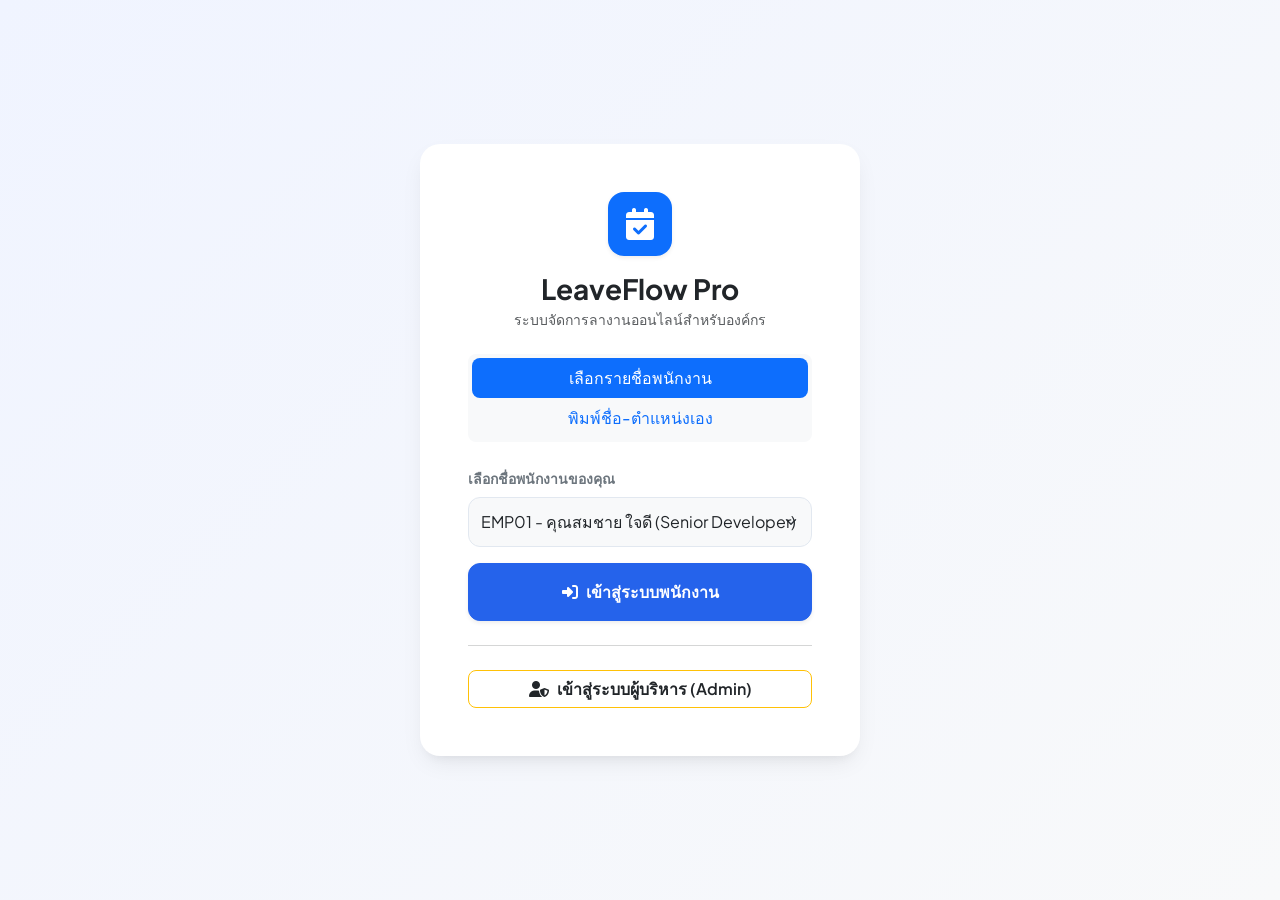
==== index.html @ 2ad7c9ca "Update index.html" ====
<!DOCTYPE html>
<html lang="th">
<head>
    <meta charset="UTF-8">
    <meta name="viewport" content="width=device-width, initial-scale=1.0">
    <title>เข้าสู่ระบบ - LeaveFlow Pro</title>
    <link href="https://fonts.googleapis.com/css2?family=Plus+Jakarta+Sans:wght@400;500;600;700&display=swap" rel="stylesheet">
    <link href="https://cdn.jsdelivr.net/npm/bootstrap@5.3.0/dist/css/bootstrap.min.css" rel="stylesheet">
    <link rel="stylesheet" href="https://cdnjs.cloudflare.com/ajax/libs/font-awesome/6.4.0/css/all.min.css">
    <style>
        body {
            font-family: 'Plus Jakarta Sans', sans-serif;
            background: linear-gradient(135deg, #f0f4ff 0%, #f8f9fa 100%);
            color: #334155;
            min-height: 100vh;
            display: flex;
            align-items: center;
            justify-content: center;
        }
        .login-card {
            border: none;
            border-radius: 20px;
            box-shadow: 0 10px 25px -5px rgba(0, 0, 0, 0.08), 0 8px 10px -6px rgba(0, 0, 0, 0.05);
            background: white;
            width: 100%;
            max-width: 440px;
            overflow: hidden;
        }
        .card {
            border: none;
            border-radius: 16px;
            box-shadow: 0 4px 6px -1px rgba(0, 0, 0, 0.05), 0 2px 4px -1px rgba(0, 0, 0, 0.03);
        }
        .stat-card {
            border-radius: 16px;
            color: white;
            padding: 24px;
            position: relative;
            overflow: hidden;
        }
        .stat-card.sick { background: linear-gradient(135deg, #3b82f6 0%, #1d4ed8 100%); }
        .stat-card.business { background: linear-gradient(135deg, #10b981 0%, #047857 100%); }
        .stat-card.vacation { background: linear-gradient(135deg, #f59e0b 0%, #d97706 100%); }
        .stat-card i {
            position: absolute;
            right: 20px;
            bottom: 20px;
            font-size: 3rem;
            opacity: 0.15;
        }
        .btn-primary {
            background-color: #2563eb;
            border-color: #2563eb;
            border-radius: 12px;
            padding: 12px 20px;
            font-weight: 600;
        }
        .form-control, .form-select {
            border-radius: 12px;
            padding: 12px;
            border: 1px solid #e2e8f0;
        }
        .table { vertical-align: middle; }
        .badge { padding: 8px 12px; border-radius: 8px; font-weight: 500; }
    </style>
</head>
<body>

    <!-- ================= หน้าเข้าสู่ระบบ (Login Section) ================= -->
    <div id="loginSection" class="container py-4">
        <div class="row justify-content-center">
            <div class="col-md-6">
                <div class="login-card p-4 p-md-5 mx-auto">
                    <div class="text-center mb-4">
                        <div class="bg-primary text-white rounded-4 p-3 d-inline-flex align-items-center justify-content-center shadow-sm mb-3" style="width: 64px; height: 64px;">
                            <i class="fa-solid fa-calendar-check fs-2"></i>
                        </div>
                        <h3 class="fw-bold text-dark mb-1">LeaveFlow Pro</h3>
                        <p class="text-muted small">ระบบจัดการลางานออนไลน์สำหรับองค์กร</p>
                    </div>

                    <!-- แท็บเลือกระหว่าง เลือกรายชื่อ กับ พิมพ์เอง -->
                    <ul class="nav nav-pills nav-fill mb-4 bg-light p-1 rounded-3" id="loginTabs" role="tablist">
                        <li class="nav-item" role="presentation">
                            <button class="nav-link active py-2 rounded-3 fw-medium" id="select-tab" data-bs-toggle="pill" data-bs-target="#selectContent" type="button" role="tab">เลือกรายชื่อพนักงาน</button>
                        </li>
                        <li class="nav-item" role="presentation">
                            <button class="nav-link py-2 rounded-3 fw-medium" id="custom-tab" data-bs-toggle="pill" data-bs-target="#customContent" type="button" role="tab">พิมพ์ชื่อ-ตำแหน่งเอง</button>
                        </li>
                    </ul>

                    <div class="tab-content" id="loginTabContent">
                        <!-- โหมดเลือกรายชื่อ -->
                        <div class="tab-pane fade show active" id="selectContent" role="tabpanel">
                            <div class="mb-3">
                                <label class="form-label small fw-bold text-secondary">เลือกชื่อพนักงานของคุณ</label>
                                <select class="form-select bg-light" id="loginEmployeeSelect">
                                    <!-- บรรจุรายชื่อด้วย JavaScript -->
                                </select>
                            </div>
                            <button type="button" class="btn btn-primary w-100 py-3 shadow-sm" onclick="loginAsEmployee(false)">
                                <i class="fa-solid fa-right-to-bracket me-2"></i>เข้าสู่ระบบพนักงาน
                            </button>
                        </div>

                        <!-- โหมดพิมพ์เอง -->
                        <div class="tab-pane fade" id="customContent" role="tabpanel">
                            <div class="mb-3">
                                <label class="form-label small fw-bold text-secondary">ชื่อ - นามสกุล</label>
                                <input type="text" class="form-control" id="loginCustomName" placeholder="เช่น คุณพิชญ์สินี ทับพยุง">
                            </div>
                            <div class="row g-2 mb-3">
                                <div class="col-7">
                                    <label class="form-label small fw-bold text-secondary">ตำแหน่ง</label>
                                    <input type="text" class="form-control" id="loginCustomPos" placeholder="เช่น HR Manager">
                                </div>
                                <div class="col-5">
                                    <label class="form-label small fw-bold text-secondary">แผนก</label>
                                    <input type="text" class="form-control" id="loginCustomDept" placeholder="เช่น HR">
                                </div>
                            </div>
                            <button type="button" class="btn btn-primary w-100 py-3 shadow-sm" onclick="loginAsEmployee(true)">
                                <i class="fa-solid fa-user-pen me-2"></i>เข้าสู่ระบบด้วยชื่อนี้
                            </button>
                        </div>
                    </div>

                    <hr class="my-4 text-muted opacity-25">

                    <!-- ปุ่มทางเข้าผู้บริหาร -->
                    <div class="text-center">
                        <button type="button" class="btn btn-outline-warning text-dark fw-semibold w-100 py-2.5 rounded-3" onclick="promptAdminPin()">
                            <i class="fa-solid fa-user-shield me-2"></i>เข้าสู่ระบบผู้บริหาร (Admin)
                        </button>
                    </div>
                </div>
            </div>
        </div>
    </div>


    <!-- ================= แดชบอร์ดหลัก (ซ่อนไว้จนกว่าจะ Login) ================= -->
    <div id="mainAppSection" class="d-none w-100">
        <nav class="navbar navbar-expand-lg bg-white border-bottom sticky-top py-3">
            <div class="container">
                <a class="navbar-brand d-flex align-items-center gap-2" href="#">
                    <div class="bg-primary text-white rounded-3 p-2 d-flex align-items-center justify-content-center" style="width: 40px; height: 40px;">
                        <i class="fa-solid fa-calendar-check"></i>
                    </div>
                    <span>LeaveFlow Pro</span>
                </a>
                
                <div class="d-flex align-items-center gap-3">
                    <div class="text-end d-none d-sm-block">
                        <div id="userNameDisplay" class="fw-bold text-dark">คุณสมชาย ใจดี</div>
                        <div id="userRoleDisplay" class="text-muted small">Senior Developer (IT)</div>
                    </div>
                    <div class="btn-group shadow-sm" role="group">
                        <button type="button" class="btn btn-outline-primary active px-3" id="btnRoleUser" onclick="switchRole('user')">พนักงาน</button>
                        <button type="button" class="btn btn-outline-warning text-dark fw-medium px-3" id="btnRoleAdmin" onclick="promptAdminPin()">ผู้บริหาร (Admin)</button>
                    </div>
                    <button class="btn btn-outline-danger btn-sm px-3 ms-2" onclick="logout()" title="ออกจากระบบ">
                        <i class="fa-solid fa-arrow-right-from-bracket"></i>
                    </button>
                </div>
            </div>
        </nav>

        <div class="container py-4">
            <div class="d-flex justify-content-between align-items-center flex-wrap mb-4 gap-3">
                <div>
                    <h1 class="h3 fw-bold mb-1" id="pageTitle">แดชบอร์ดพนักงาน</h1>
                    <p class="text-muted mb-0">ระบบจัดการลางานออนไลน์</p>
                </div>
            </div>

            <!-- ================= โหมดพนักงาน ================= -->
            <div id="userSection">
                <div class="row g-4 mb-4">
                    <div class="col-md-4">
                        <div class="stat-card sick">
                            <span class="text-uppercase small fw-semibold opacity-75">ลาป่วยคงเหลือ</span>
                            <h2 class="display-5 fw-bold mt-2 mb-0"><span id="lblSick">30</span> <span class="fs-5 fw-normal">วัน</span></h2>
                            <p class="small opacity-75 mb-0 mt-1">จากโควตา 30 วัน</p>
                            <i class="fa-solid fa-user-doctor"></i>
                        </div>
                    </div>
                    <div class="col-md-4">
                        <div class="stat-card business">
                            <span class="text-uppercase small fw-semibold opacity-75">ลากิจคงเหลือ</span>
                            <h2 class="display-5 fw-bold mt-2 mb-0"><span id="lblPersonal">6</span> <span class="fs-5 fw-normal">วัน</span></h2>
                            <p class="small opacity-75 mb-0 mt-1">จากโควตา 6 วัน</p>
                            <i class="fa-solid fa-briefcase"></i>
                        </div>
                    </div>
                    <div class="col-md-4">
                        <div class="stat-card vacation">
                            <span class="text-uppercase small fw-semibold opacity-75">ลาพักผ่อนคงเหลือ</span>
                            <h2 class="display-5 fw-bold mt-2 mb-0"><span id="lblVacation">10</span> <span class="fs-5 fw-normal">วัน</span></h2>
                            <p class="small opacity-75 mb-0 mt-1">จากโควตา 10 วัน</p>
                            <i class="fa-solid fa-umbrella-beach"></i>
                        </div>
                    </div>
                </div>

                <div class="row g-4">
                    <div class="col-lg-4">
                        <div class="card p-4 h-100">
                            <h5 class="fw-bold mb-3"><i class="fa-solid fa-file-pen text-primary me-2"></i>ยื่นคำขอลาใหม่</h5>
                            <form id="leaveForm" onsubmit="submitLeave(event)">
                                <div class="mb-3">
                                    <label class="form-label small fw-semibold">ประเภทการลา</label>
                                    <select class="form-select" id="leaveType" required>
                                        <option value="ลาป่วย">ลาป่วย</option>
                                        <option value="ลากิจ">ลากิจ</option>
                                        <option value="ลาพักผ่อน">ลาพักผ่อน</option>
                                    </select>
                                </div>
                                <div class="mb-3">
                                    <label class="form-label small fw-semibold">วันที่เริ่มต้น</label>
                                    <input type="date" class="form-control" id="startDate" required>
                                </div>
                                <div class="mb-3">
                                    <label class="form-label small fw-semibold">ถึงวันที่</label>
                                    <input type="date" class="form-control" id="endDate" required>
                                </div>
                                <div class="mb-3">
                                    <label class="form-label small fw-semibold">เหตุผลการลา</label>
                                    <textarea class="form-control" id="leaveReason" rows="3" placeholder="ระบุเหตุผลความจำเป็น..." required></textarea>
                                </div>
                                <button type="submit" class="btn btn-primary w-100 py-2">
                                    <i class="fa-solid fa-paper-plane me-2"></i>ส่งคำขอลา
                                </button>
                            </form>
                        </div>
                    </div>

                    <div class="col-lg-8">
                        <div class="card p-4 h-100">
                            <div class="d-flex justify-content-between align-items-center mb-3">
                                <h5 class="fw-bold mb-0"><i class="fa-solid fa-clock-rotate-left text-primary me-2"></i>ประวัติการลางานของคุณ</h5>
                                <span class="badge bg-light text-secondary border" id="userRecordCount">0 รายการ</span>
                            </div>
                            <div class="table-responsive">
                                <table class="table align-middle">
                                    <thead class="table-light">
                                        <tr>
                                            <th>ประเภท</th>
                                            <th>ช่วงวันที่</th>
                                            <th class="text-center">จำนวนวัน</th>
                                            <th class="text-center">สถานะ</th>
                                        </tr>
                                    </thead>
                                    <tbody id="userHistoryTable">
                                        <tr><td colspan="4" class="text-center text-muted py-3">ยังไม่มีประวัติการลา</td></tr>
                                    </tbody>
                                </table>
                            </div>
                        </div>
                    </div>
                </div>
            </div>

            <!-- ================= โหมดผู้บริหาร (Admin) ================= -->
            <div id="adminSection" class="d-none">
                <div class="alert alert-warning shadow-sm mb-4 d-flex align-items-center justify-content-between rounded-4 p-3">
                    <div>
                        <i class="fa-solid fa-user-shield me-2"></i> ผู้บริหารสูงสุด: <strong class="text-dark">คุณพิชญ์สินี ทับพยุง</strong>
                    </div>
                    <button class="btn btn-danger btn-sm px-3 fw-semibold rounded-pill shadow-sm" onclick="resetSystem()">
                        <i class="fa-solid fa-rotate-right me-1"></i> รีเซ็ตระบบใหม่ทั้งหมด
                    </button>
                </div>

                <div class="card p-4 mb-4">
                    <h5 class="fw-bold mb-3"><i class="fa-solid fa-list-check text-warning me-2"></i>รายการคำขอลา (รออนุมัติ)</h5>
                    <div class="table-responsive">
                        <table class="table align-middle">
                            <thead class="table-light">
                                <tr>
                                    <th>พนักงาน</th>
                                    <th>ประเภท</th>
                                    <th>ช่วงวันที่</th>
                                    <th class="text-center">วัน</th>
                                    <th class="text-center">จัดการ</th>
                                </tr>
                            </thead>
                            <tbody id="adminApprovalTable">
                                <tr><td colspan="5" class="text-center text-muted py-3">ไม่มีรายการรออนุมัติ</td></tr>
                            </tbody>
                        </table>
                    </div>
                </div>

                <div class="card p-4 mb-4">
                    <h5 class="fw-bold mb-3"><i class="fa-solid fa-users me-2 text-success"></i>สรุปสถานะวันลาพนักงานทั้งหมด[cite: 7]</h5>
                    <div class="table-responsive">
                        <table class="table table-bordered align-middle">
                            <thead class="table-light text-center">
                                <tr>
                                    <th class="text-start">รหัส / ชื่อพนักงาน</th>
                                    <th>ตำแหน่ง / แผนก</th>
                                    <th>ลาป่วย (คงเหลือ)</th>
                                    <th>ลากิจ (คงเหลือ)</th>
                                    <th>ลาพักร้อน (คงเหลือ)</th>
                                </tr>
                            </thead>
                            <tbody id="allEmployeesTable"></tbody>
                        </table>
                    </div>
                </div>
            </div>
        </div>
    </div>

    <!-- Modal PIN -->
    <div class="modal fade" id="pinModal" tabindex="-1" aria-hidden="true">
        <div class="modal-dialog modal-dialog-centered modal-sm">
            <div class="modal-content border-0 shadow-lg rounded-4">
                <div class="modal-body text-center p-4">
                    <div class="mb-3 text-warning fs-1"><i class="fa-solid fa-shield-halved"></i></div>
                    <h5 class="fw-bold mb-1">ยืนยันสิทธิ์ผู้บริหาร</h5>
                    <p class="text-muted small mb-2">ผู้บริหาร: <strong>คุณพิชญ์สินี ทับพยุง</strong></p>
                    <input type="password" id="pinInput" class="form-control text-center fs-4 mb-3" placeholder="••••" maxlength="4">
                    <div class="d-flex gap-2">
                        <button type="button" class="btn btn-light w-50" data-bs-dismiss="modal">ยกเลิก</button>
                        <button type="button" class="btn btn-warning w-50 fw-medium" onclick="verifyPin()">ยืนยัน</button>
                    </div>
                </div>
            </div>
        </div>
    </div>

    <script src="https://cdn.jsdelivr.net/npm/bootstrap@5.3.0/dist/js/bootstrap.bundle.min.js"></script>
    <script>
        const defaultEmployees = [
            { id: "EMP01", name: "คุณสมชาย ใจดี", position: "Senior Developer", dept: "IT", sickRemain: 30, personalRemain: 6, vacationRemain: 10 },
            { id: "EMP02", name: "คุณสมหญิง รักงาน", position: "UI/UX Designer", dept: "Design", sickRemain: 30, personalRemain: 6, vacationRemain: 10 },
            { id: "EMP03", name: "คุณมานะ อดทน", position: "Backend Developer", dept: "IT", sickRemain: 30, personalRemain: 6, vacationRemain: 10 },
            { id: "EMP04", name: "คุณสมรักษ์ ดีพอ", position: "HR Manager", dept: "HR", sickRemain: 30, personalRemain: 6, vacationRemain: 10 },
            { id: "EMP05", name: "คุณวิชัย มั่นคง", position: "Accountant", dept: "Finance", sickRemain: 30, personalRemain: 6, vacationRemain: 10 },
            { id: "EMP06", name: "คุณสุดา รักดี", position: "Marketing Specialist", dept: "Marketing", sickRemain: 30, personalRemain: 6, vacationRemain: 10 },
            { id: "EMP07", name: "คุณปิติ ยินดี", position: "Sales Executive", dept: "Sales", sickRemain: 30, personalRemain: 6, vacationRemain: 10 },
            { id: "EMP08", name: "คุณกานดา ภาวนา", position: "Customer Support", dept: "Operations", sickRemain: 30, personalRemain: 6, vacationRemain: 10 },
            { id: "EMP09", name: "คุณธนพล มั่นหมาย", position: "System Admin", dept: "IT", sickRemain: 30, personalRemain: 6, vacationRemain: 10 },
            { id: "EMP10", name: "คุณสุภา สว่างใส", position: "Content Creator", dept: "Marketing", sickRemain: 30, personalRemain: 6, vacationRemain: 10 }
        ];

        let employees = JSON.parse(localStorage.getItem('employees')) || JSON.parse(JSON.stringify(defaultEmployees));
        let currentEmpIndex = parseInt(localStorage.getItem('currentEmpIndex')) || 0;
        let leaveRequests = JSON.parse(localStorage.getItem('leaveRequests')) || [];
        let isLoggedIn = localStorage.getItem('isLoggedIn') === 'true';

        const publicHolidays = [
            "2026-01-01", "2026-03-03", "2026-04-06", "2026-04-13", "2026-04-14", 
            "2026-04-15", "2026-05-01", "2026-05-04", "2026-05-31", "2026-07-28", 
            "2026-08-12", "2026-10-13", "2026-10-23", "2026-12-05", "2026-12-10", "2026-12-31"
        ];

        function calculateEffectiveDays(startStr, endStr) {
            let start = new Date(startStr);
            let end = new Date(endStr);
            let count = 0;
            let cur = new Date(start);
            while (cur <= end) {
                let dayOfWeek = cur.getDay(); 
                let dateStr = cur.toISOString().split('T')[0];
                if (dayOfWeek !== 0 && !publicHolidays.includes(dateStr)) {
                    count++;
                }
                cur.setDate(cur.getDate() + 1);
            }
            return count > 0 ? count : 1;
        }

        document.addEventListener('DOMContentLoaded', () => {
            initLoginDropdown();
            if (isLoggedIn) {
                showMainApp();
            } else {
                showLoginScreen();
            }
        });

        function initLoginDropdown() {
            const select = document.getElementById('loginEmployeeSelect');
            select.innerHTML = '';
            employees.forEach((emp, idx) => {
                select.innerHTML += `<option value="${idx}">${emp.id} - ${emp.name} (${emp.position})</option>`;
            });
        }

        function loginAsEmployee(isCustom) {
            if (isCustom) {
                const name = document.getElementById('loginCustomName').value.trim();
                const position = document.getElementById('loginCustomPos').value.trim() || 'พนักงานทั่วไป';
                const dept = document.getElementById('loginCustomDept').value.trim() || 'ทั่วไป';

                if (!name) {
                    alert('กรุณากรอกชื่อ-นามสกุลของคุณ');
                    return;
                }

                let existingIdx = employees.findIndex(e => e.name === name);
                if (existingIdx !== -1) {
                    currentEmpIndex = existingIdx;
                } else {
                    const newEmp = {
                        id: "EMP" + String(employees.length + 1).padStart(2, '0'),
                        name: name,
                        position: position,
                        dept: dept,
                        sickRemain: 30,
                        personalRemain: 6,
                        vacationRemain: 10
                    };
                    employees.push(newEmp);
                    currentEmpIndex = employees.length - 1;
                    saveStorage();
                }
            } else {
                const select = document.getElementById('loginEmployeeSelect');
                currentEmpIndex = parseInt(select.value);
            }

            isLoggedIn = true;
            localStorage.setItem('isLoggedIn', 'true');
            localStorage.setItem('currentEmpIndex', currentEmpIndex);
            showMainApp();
        }

        function logout() {
            isLoggedIn = false;
            localStorage.setItem('isLoggedIn', 'false');
            showLoginScreen();
        }

        function showLoginScreen() {
            document.getElementById('loginSection').classList.remove('d-none');
            document.getElementById('mainAppSection').classList.add('d-none');
            document.body.style.background = "linear-gradient(135deg, #f0f4ff 0%, #f8f9fa 100%)";
            initLoginDropdown();
        }

        function showMainApp() {
            document.getElementById('loginSection').classList.add('d-none');
            document.getElementById('mainAppSection').classList.remove('d-none');
            document.body.style.background = "#f8f9fa";
            switchRole('user');
        }

        function updateUI() {
            let emp = employees[currentEmpIndex];
            if (!emp) return;
            document.getElementById('userNameDisplay').innerText = emp.name;
            document.getElementById('userRoleDisplay').innerText = `${emp.position} (${emp.dept})`;
            
            document.getElementById('lblSick').innerText = emp.sickRemain;
            document.getElementById('lblPersonal').innerText = emp.personalRemain;
            document.getElementById('lblVacation').innerText = emp.vacationRemain;

            renderUserHistory();
        }

        function submitLeave(e) {
            e.preventDefault();
            const type = document.getElementById('leaveType').value;
            const startDate = document.getElementById('startDate').value;
            const endDate = document.getElementById('endDate').value;
            const reason = document.getElementById('leaveReason').value;

            if (new Date(endDate) < new Date(startDate)) {
                alert('วันที่สิ้นสุดต้องไม่น้อยกว่าวันที่เริ่มต้น');
                return;
            }

            const days = calculateEffectiveDays(startDate, endDate);
            let emp = employees[currentEmpIndex];
            let remainKey = type === 'ลาป่วย' ? 'sickRemain' : (type === 'ลากิจ' ? 'personalRemain' : 'vacationRemain');

            // เช็คว่าวันลาพนักงานพอไหม ตั้งแต่ตอนกดส่งใบลา
            if (emp[remainKey] < days) {
                alert(`วันลาไม่พอ! (ต้องการ ${days} วัน แต่คุณเหลือ ${emp[remainKey]} วัน เนื่องจากระบบหักวันอาทิตย์และวันหยุดให้แล้ว)`);
                return;
            }

            const newReq = {
                id: Date.now(),
                empIndex: currentEmpIndex,
                empName: emp.name,
                type: type,
                startDate: startDate,
                endDate: endDate,
                days: days,
                reason: reason,
                status: 'รออนุมัติ'
            };

            leaveRequests.unshift(newReq);
            saveStorage();
            document.getElementById('leaveForm').reset();
            updateUI();
            alert(`ยื่นใบลาสำเร็จ! (ระบบคำนวณวันลาหักวันหยุดให้ ${days} วัน)`);
        }

        function renderUserHistory() {
            const tbody = document.getElementById('userHistoryTable');
            const myReqs = leaveRequests.filter(r => r.empIndex === currentEmpIndex);
            document.getElementById('userRecordCount').innerText = `${myReqs.length} รายการ`;

            if (myReqs.length === 0) {
                tbody.innerHTML = `<tr><td colspan="4" class="text-center text-muted py-3">ยังไม่มีประวัติการลา</td></tr>`;
                return;
            }

            tbody.innerHTML = '';
            myReqs.forEach(req => {
                let badge = req.status === 'อนุมัติ' ? 'bg-success bg-opacity-10 text-success' : (req.status === 'ไม่อนุมัติ' ? 'bg-danger bg-opacity-10 text-danger' : 'bg-warning bg-opacity-10 text-warning');
                tbody.innerHTML += `
                    <tr>
                        <td><span class="fw-medium">${req.type}</span></td>
                        <td>${req.startDate} ถึง ${req.endDate}</td>
                        <td class="text-center fw-bold">${req.days} วัน</td>
                        <td class="text-center"><span class="badge ${badge}">${req.status}</span></td>
                    </tr>
                `;
            });
        }

        function promptAdminPin() {
            const pinModalEl = document.getElementById('pinModal');
            const pinModal = new bootstrap.Modal(pinModalEl);
            document.getElementById('pinInput').value = '';
            pinModal.show();
        }

        function verifyPin() {
            const pin = document.getElementById('pinInput').value;
            if (pin === '1234') {
                const pinModalEl = document.getElementById('pinModal');
                const modalInstance = bootstrap.Modal.getInstance(pinModalEl);
                if (modalInstance) {
                    modalInstance.hide();
                }
                document.querySelectorAll('.modal-backdrop').forEach(el => el.remove());
                document.body.classList.remove('modal-open');
                document.body.style.overflow = '';
                document.body.style.paddingRight = '';

                document.getElementById('loginSection').classList.add('d-none');
                document.getElementById('mainAppSection').classList.remove('d-none');
                document.body.style.background = "#f8f9fa";

                switchRole('admin');
            } else {
                alert('รหัส PIN ไม่ถูกต้อง (รหัสคือ 1234)');
            }
        }

        function switchRole(role) {
            const userSec = document.getElementById('userSection');
            const adminSec = document.getElementById('adminSection');
            const btnUser = document.getElementById('btnRoleUser');
            const btnAdmin = document.getElementById('btnRoleAdmin');
            const pageTitle = document.getElementById('pageTitle');

            if (role === 'admin') {
                userSec.classList.add('d-none');
                adminSec.classList.remove('d-none');
                btnAdmin.className = "btn btn-warning text-dark fw-medium px-3 active";
                btnUser.className = "btn btn-outline-primary px-3";
                pageTitle.innerText = "แดชบอร์ดผู้บริหาร (Admin Dashboard)";
                
                document.getElementById('userNameDisplay').innerText = "คุณพิชญ์สินี ทับพยุง";
                document.getElementById('userRoleDisplay').innerText = "Executive / Admin";

                renderAdminData();
            } else {
                adminSec.classList.add('d-none');
                userSec.classList.remove('d-none');
                btnUser.className = "btn btn-primary px-3 active";
                btnAdmin.className = "btn btn-outline-warning text-dark fw-medium px-3";
                pageTitle.innerText = "แดชบอร์ดพนักงาน";
                updateUI();
            }
        }

        function renderAdminData() {
            const tbody = document.getElementById('adminApprovalTable');
            const pendingReqs = leaveRequests.filter(r => r.status === 'รออนุมัติ');

            if (pendingReqs.length === 0) {
                tbody.innerHTML = `<tr><td colspan="5" class="text-center text-muted py-3">ไม่มีรายการรออนุมัติ</td></tr>`;
            } else {
                tbody.innerHTML = '';
                leaveRequests.forEach((req, idx) => {
                    if (req.status !== 'รออนุมัติ') return;
                    tbody.innerHTML += `
                        <tr>
                            <td class="fw-bold">${req.empName}</td>
                            <td>${req.type}</td>
                            <td>${req.startDate} ถึง ${req.endDate}</td>
                            <td class="text-center">${req.days} วัน</td>
                            <td class="text-center">
                                <button class="btn btn-sm btn-success px-2 py-1" onclick="updateStatus(${idx}, 'อนุมัติ')"><i class="fa-solid fa-check"></i></button>
                                <button class="btn btn-sm btn-danger px-2 py-1" onclick="updateStatus(${idx}, 'ไม่อนุมัติ')"><i class="fa-solid fa-xmark"></i></button>
                            </td>
                        </tr>
                    `;
                });
            }

            const allEmpTbody = document.getElementById('allEmployeesTable');
            allEmpTbody.innerHTML = '';
            employees.forEach(emp => {
                allEmpTbody.innerHTML += `
                    <tr>
                        <td class="fw-semibold">${emp.id} - ${emp.name}</td>
                        <td><small class="text-muted">${emp.position} (${emp.dept})</small></td>
                        <td class="text-center text-primary fw-bold">${emp.sickRemain} วัน</td>
                        <td class="text-center text-success fw-bold">${emp.personalRemain} วัน</td>
                        <td class="text-center text-warning fw-bold">${emp.vacationRemain} วัน</td>
                    </tr>
                `;
            });
        }

        function updateStatus(index, status) {
            let req = leaveRequests[index];
            if (status === 'อนุมัติ') {
                let emp = employees[req.empIndex];
                let remainKey = req.type === 'ลาป่วย' ? 'sickRemain' : (req.type === 'ลากิจ' ? 'personalRemain' : 'vacationRemain');
                
                if (emp[remainKey] < req.days) {
                    alert('วันลาของพนักงานไม่เพียงพอสำหรับการอนุมัติ');
                    return;
                }
                // ตัดวันลาออกตามจำนวนวันที่ลาจริง
                emp[remainKey] -= req.days;
            }
            req.status = status;
            saveStorage();
            renderAdminData(); // รีเฟรชตารางโควตาวันลาและรายการรออนุมัติทันที
            alert(`บันทึกสถานะ "${status}" และอัปเดตวันลาเรียบร้อยแล้ว`);
        }

        function resetSystem() {
            if (confirm('คุณต้องการรีเซ็ตข้อมูลระบบทั้งหมด (ประวัติการลาและโควตาวันลา) ใช่หรือไม่?')) {
                localStorage.clear();
                employees = JSON.parse(JSON.stringify(defaultEmployees));
                leaveRequests = [];
                isLoggedIn = false;
                alert('รีเซ็ตระบบเรียบร้อยแล้ว!');
                showLoginScreen();
            }
        }

        function saveStorage() {
            localStorage.setItem('leaveRequests', JSON.stringify(leaveRequests));
            localStorage.setItem('employees', JSON.stringify(employees));
            localStorage.setItem('currentEmpIndex', currentEmpIndex);
        }
    </script>
</body>
</html>
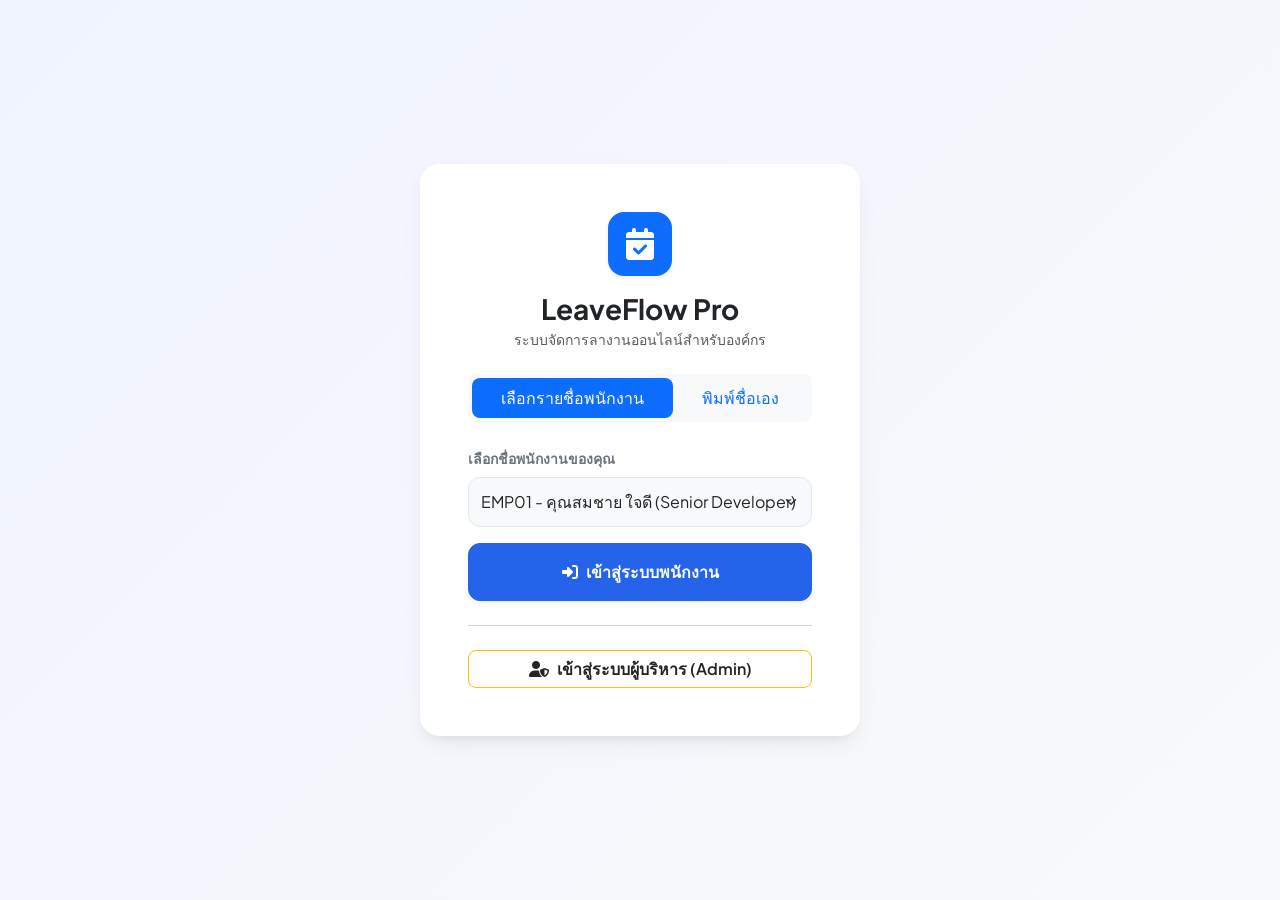
==== commit 5de3e8ae: "Update index.html" ====
--- a/index.html
+++ b/index.html
@@ -79,13 +79,13 @@
                         <p class="text-muted small">ระบบจัดการลางานออนไลน์สำหรับองค์กร</p>
                     </div>
 
-                    <!-- แท็บเลือกระหว่าง เลือกรายชื่อ กับ พิมพ์เอง -->
+                    <!-- แท็บเลือกระหว่าง เลือกรายชื่อ กับ พิมพ์ชื่อเอง -->
                     <ul class="nav nav-pills nav-fill mb-4 bg-light p-1 rounded-3" id="loginTabs" role="tablist">
                         <li class="nav-item" role="presentation">
                             <button class="nav-link active py-2 rounded-3 fw-medium" id="select-tab" data-bs-toggle="pill" data-bs-target="#selectContent" type="button" role="tab">เลือกรายชื่อพนักงาน</button>
                         </li>
                         <li class="nav-item" role="presentation">
-                            <button class="nav-link py-2 rounded-3 fw-medium" id="custom-tab" data-bs-toggle="pill" data-bs-target="#customContent" type="button" role="tab">พิมพ์ชื่อ-ตำแหน่งเอง</button>
+                            <button class="nav-link py-2 rounded-3 fw-medium" id="custom-tab" data-bs-toggle="pill" data-bs-target="#customContent" type="button" role="tab">พิมพ์ชื่อเอง</button>
                         </li>
                     </ul>
 
@@ -103,21 +103,11 @@
                             </button>
                         </div>
 
-                        <!-- โหมดพิมพ์เอง -->
+                        <!-- โหมดพิมพ์ชื่อเอง (เอาตำแหน่ง/แผนกออกแล้ว) -->
                         <div class="tab-pane fade" id="customContent" role="tabpanel">
                             <div class="mb-3">
                                 <label class="form-label small fw-bold text-secondary">ชื่อ - นามสกุล</label>
                                 <input type="text" class="form-control" id="loginCustomName" placeholder="เช่น คุณพิชญ์สินี ทับพยุง">
-                            </div>
-                            <div class="row g-2 mb-3">
-                                <div class="col-7">
-                                    <label class="form-label small fw-bold text-secondary">ตำแหน่ง</label>
-                                    <input type="text" class="form-control" id="loginCustomPos" placeholder="เช่น HR Manager">
-                                </div>
-                                <div class="col-5">
-                                    <label class="form-label small fw-bold text-secondary">แผนก</label>
-                                    <input type="text" class="form-control" id="loginCustomDept" placeholder="เช่น HR">
-                                </div>
                             </div>
                             <button type="button" class="btn btn-primary w-100 py-3 shadow-sm" onclick="loginAsEmployee(true)">
                                 <i class="fa-solid fa-user-pen me-2"></i>เข้าสู่ระบบด้วยชื่อนี้
@@ -155,10 +145,17 @@
                         <div id="userNameDisplay" class="fw-bold text-dark">คุณสมชาย ใจดี</div>
                         <div id="userRoleDisplay" class="text-muted small">Senior Developer (IT)</div>
                     </div>
-                    <div class="btn-group shadow-sm" role="group">
-                        <button type="button" class="btn btn-outline-primary active px-3" id="btnRoleUser" onclick="switchRole('user')">พนักงาน</button>
-                        <button type="button" class="btn btn-outline-warning text-dark fw-medium px-3" id="btnRoleAdmin" onclick="promptAdminPin()">ผู้บริหาร (Admin)</button>
-                    </div>
+                    
+                    <!-- แสดงเฉพาะปุ่มพนักงานเมื่ออยู่ในโหมดพนักงาน -->
+                    <div id="userNavBadge" class="d-none">
+                        <span class="badge bg-primary px-3 py-2">พนักงาน</span>
+                    </div>
+
+                    <!-- แสดงเฉพาะปุ่มผู้บริหารเมื่ออยู่ในโหมดแอดมิน -->
+                    <div id="adminNavBadge" class="d-none">
+                        <span class="badge bg-warning text-dark px-3 py-2 fw-medium"><i class="fa-solid fa-user-shield me-1"></i> ผู้บริหาร (Admin)</span>
+                    </div>
+
                     <button class="btn btn-outline-danger btn-sm px-3 ms-2" onclick="logout()" title="ออกจากระบบ">
                         <i class="fa-solid fa-arrow-right-from-bracket"></i>
                     </button>
@@ -393,8 +390,8 @@
         function loginAsEmployee(isCustom) {
             if (isCustom) {
                 const name = document.getElementById('loginCustomName').value.trim();
-                const position = document.getElementById('loginCustomPos').value.trim() || 'พนักงานทั่วไป';
-                const dept = document.getElementById('loginCustomDept').value.trim() || 'ทั่วไป';
+                const position = 'พนักงานทั่วไป';
+                const dept = 'ทั่วไป';
 
                 if (!name) {
                     alert('กรุณากรอกชื่อ-นามสกุลของคุณ');
@@ -424,6 +421,7 @@
             }
 
             isLoggedIn = true;
+            localStorage.setItem('isAdminMode', 'false');
             localStorage.setItem('isLoggedIn', 'true');
             localStorage.setItem('currentEmpIndex', currentEmpIndex);
             showMainApp();
@@ -432,6 +430,7 @@
         function logout() {
             isLoggedIn = false;
             localStorage.setItem('isLoggedIn', 'false');
+            localStorage.setItem('isAdminMode', 'false');
             showLoginScreen();
         }
 
@@ -446,7 +445,9 @@
             document.getElementById('loginSection').classList.add('d-none');
             document.getElementById('mainAppSection').classList.remove('d-none');
             document.body.style.background = "#f8f9fa";
-            switchRole('user');
+            
+            let isAdmin = localStorage.getItem('isAdminMode') === 'true';
+            switchRole(isAdmin ? 'admin' : 'user');
         }
 
         function updateUI() {
@@ -478,7 +479,6 @@
             let emp = employees[currentEmpIndex];
             let remainKey = type === 'ลาป่วย' ? 'sickRemain' : (type === 'ลากิจ' ? 'personalRemain' : 'vacationRemain');
 
-            // เช็คว่าวันลาพนักงานพอไหม ตั้งแต่ตอนกดส่งใบลา
             if (emp[remainKey] < days) {
                 alert(`วันลาไม่พอ! (ต้องการ ${days} วัน แต่คุณเหลือ ${emp[remainKey]} วัน เนื่องจากระบบหักวันอาทิตย์และวันหยุดให้แล้ว)`);
                 return;
@@ -547,6 +547,7 @@
                 document.body.style.overflow = '';
                 document.body.style.paddingRight = '';
 
+                localStorage.setItem('isAdminMode', 'true');
                 document.getElementById('loginSection').classList.add('d-none');
                 document.getElementById('mainAppSection').classList.remove('d-none');
                 document.body.style.background = "#f8f9fa";
@@ -560,15 +561,15 @@
         function switchRole(role) {
             const userSec = document.getElementById('userSection');
             const adminSec = document.getElementById('adminSection');
-            const btnUser = document.getElementById('btnRoleUser');
-            const btnAdmin = document.getElementById('btnRoleAdmin');
+            const userNavBadge = document.getElementById('userNavBadge');
+            const adminNavBadge = document.getElementById('adminNavBadge');
             const pageTitle = document.getElementById('pageTitle');
 
             if (role === 'admin') {
                 userSec.classList.add('d-none');
                 adminSec.classList.remove('d-none');
-                btnAdmin.className = "btn btn-warning text-dark fw-medium px-3 active";
-                btnUser.className = "btn btn-outline-primary px-3";
+                userNavBadge.classList.add('d-none');
+                adminNavBadge.classList.remove('d-none');
                 pageTitle.innerText = "แดชบอร์ดผู้บริหาร (Admin Dashboard)";
                 
                 document.getElementById('userNameDisplay').innerText = "คุณพิชญ์สินี ทับพยุง";
@@ -578,8 +579,8 @@
             } else {
                 adminSec.classList.add('d-none');
                 userSec.classList.remove('d-none');
-                btnUser.className = "btn btn-primary px-3 active";
-                btnAdmin.className = "btn btn-outline-warning text-dark fw-medium px-3";
+                adminNavBadge.classList.add('d-none');
+                userNavBadge.classList.remove('d-none');
                 pageTitle.innerText = "แดชบอร์ดพนักงาน";
                 updateUI();
             }
@@ -635,12 +636,11 @@
                     alert('วันลาของพนักงานไม่เพียงพอสำหรับการอนุมัติ');
                     return;
                 }
-                // ตัดวันลาออกตามจำนวนวันที่ลาจริง
                 emp[remainKey] -= req.days;
             }
             req.status = status;
             saveStorage();
-            renderAdminData(); // รีเฟรชตารางโควตาวันลาและรายการรออนุมัติทันที
+            renderAdminData();
             alert(`บันทึกสถานะ "${status}" และอัปเดตวันลาเรียบร้อยแล้ว`);
         }
 
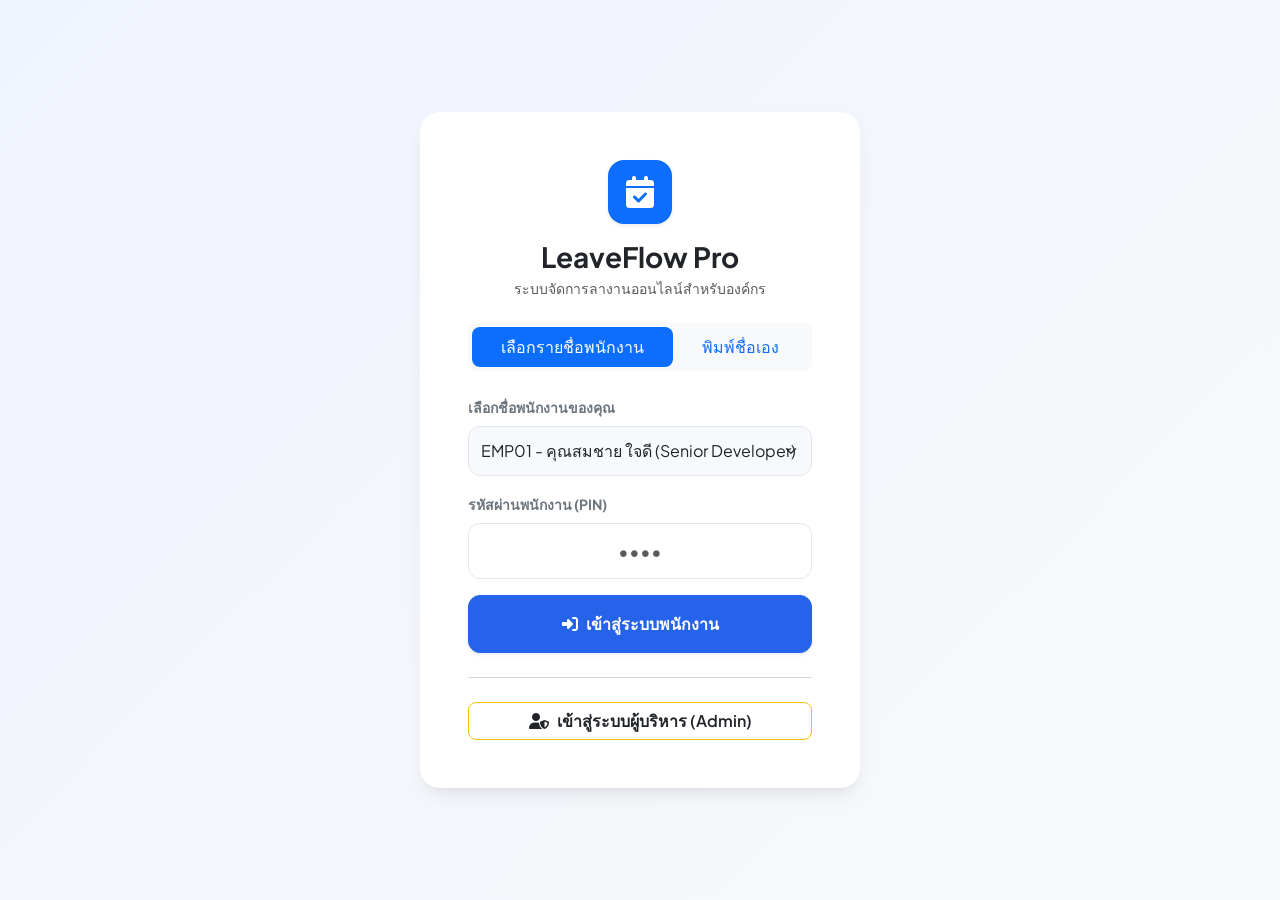
==== commit 76dbf936: "Update index.html" ====
--- a/index.html
+++ b/index.html
@@ -98,16 +98,25 @@
                                     <!-- บรรจุรายชื่อด้วย JavaScript -->
                                 </select>
                             </div>
+                            <!-- เพิ่มช่องกรอกรหัส PIN พนักงาน -->
+                            <div class="mb-3">
+                                <label class="form-label small fw-bold text-secondary">รหัสผ่านพนักงาน (PIN)</label>
+                                <input type="password" id="employeePinInput" class="form-control text-center fs-5" placeholder="••••" maxlength="4">
+                            </div>
                             <button type="button" class="btn btn-primary w-100 py-3 shadow-sm" onclick="loginAsEmployee(false)">
                                 <i class="fa-solid fa-right-to-bracket me-2"></i>เข้าสู่ระบบพนักงาน
                             </button>
                         </div>
 
-                        <!-- โหมดพิมพ์ชื่อเอง (เอาตำแหน่ง/แผนกออกแล้ว) -->
+                        <!-- โหมดพิมพ์ชื่อเอง -->
                         <div class="tab-pane fade" id="customContent" role="tabpanel">
                             <div class="mb-3">
                                 <label class="form-label small fw-bold text-secondary">ชื่อ - นามสกุล</label>
-                                <input type="text" class="form-control" id="loginCustomName" placeholder="เช่น คุณพิชญ์สินี ทับพยุง">
+                                <input type="text" class="form-control" id="loginCustomName" placeholder="เช่น คุณสมชาย ใจดี">
+                            </div>
+                            <div class="mb-3">
+                                <label class="form-label small fw-bold text-secondary">รหัสผ่านพนักงาน (PIN)</label>
+                                <input type="password" id="employeeCustomPinInput" class="form-control text-center fs-5" placeholder="••••" maxlength="4">
                             </div>
                             <button type="button" class="btn btn-primary w-100 py-3 shadow-sm" onclick="loginAsEmployee(true)">
                                 <i class="fa-solid fa-user-pen me-2"></i>เข้าสู่ระบบด้วยชื่อนี้
@@ -146,12 +155,10 @@
                         <div id="userRoleDisplay" class="text-muted small">Senior Developer (IT)</div>
                     </div>
                     
-                    <!-- แสดงเฉพาะปุ่มพนักงานเมื่ออยู่ในโหมดพนักงาน -->
                     <div id="userNavBadge" class="d-none">
                         <span class="badge bg-primary px-3 py-2">พนักงาน</span>
                     </div>
 
-                    <!-- แสดงเฉพาะปุ่มผู้บริหารเมื่ออยู่ในโหมดแอดมิน -->
                     <div id="adminNavBadge" class="d-none">
                         <span class="badge bg-warning text-dark px-3 py-2 fw-medium"><i class="fa-solid fa-user-shield me-1"></i> ผู้บริหาร (Admin)</span>
                     </div>
@@ -246,10 +253,11 @@
                                             <th>ช่วงวันที่</th>
                                             <th class="text-center">จำนวนวัน</th>
                                             <th class="text-center">สถานะ</th>
+                                            <th>ผู้อนุมัติ</th>
                                         </tr>
                                     </thead>
                                     <tbody id="userHistoryTable">
-                                        <tr><td colspan="4" class="text-center text-muted py-3">ยังไม่มีประวัติการลา</td></tr>
+                                        <tr><td colspan="5" class="text-center text-muted py-3">ยังไม่มีประวัติการลา</td></tr>
                                     </tbody>
                                 </table>
                             </div>
@@ -260,15 +268,16 @@
 
             <!-- ================= โหมดผู้บริหาร (Admin) ================= -->
             <div id="adminSection" class="d-none">
-                <div class="alert alert-warning shadow-sm mb-4 d-flex align-items-center justify-content-between rounded-4 p-3">
+                <div class="alert alert-warning shadow-sm mb-4 d-flex align-items-center justify-content-between rounded-4 p-3 flex-wrap gap-2">
                     <div>
-                        <i class="fa-solid fa-user-shield me-2"></i> ผู้บริหารสูงสุด: <strong class="text-dark">คุณพิชญ์สินี ทับพยุง</strong>
+                        <i class="fa-solid fa-user-shield me-2"></i> ผู้บริหารที่เข้าสู่ระบบ: <strong class="text-dark" id="adminNameAlertDisplay">คุณพิชญ์สินี ทับพยุง</strong>
                     </div>
                     <button class="btn btn-danger btn-sm px-3 fw-semibold rounded-pill shadow-sm" onclick="resetSystem()">
                         <i class="fa-solid fa-rotate-right me-1"></i> รีเซ็ตระบบใหม่ทั้งหมด
                     </button>
                 </div>
 
+                <!-- รายการรออนุมัติ -->
                 <div class="card p-4 mb-4">
                     <h5 class="fw-bold mb-3"><i class="fa-solid fa-list-check text-warning me-2"></i>รายการคำขอลา (รออนุมัติ)</h5>
                     <div class="table-responsive">
@@ -279,18 +288,45 @@
                                     <th>ประเภท</th>
                                     <th>ช่วงวันที่</th>
                                     <th class="text-center">วัน</th>
+                                    <th>เหตุผล</th>
                                     <th class="text-center">จัดการ</th>
                                 </tr>
                             </thead>
                             <tbody id="adminApprovalTable">
-                                <tr><td colspan="5" class="text-center text-muted py-3">ไม่มีรายการรออนุมัติ</td></tr>
+                                <tr><td colspan="6" class="text-center text-muted py-3">ไม่มีรายการรออนุมัติ</td></tr>
                             </tbody>
                         </table>
                     </div>
                 </div>
 
+                <!-- ประวัติการลอย้อนหลังทั้งหมดในระบบ -->
                 <div class="card p-4 mb-4">
-                    <h5 class="fw-bold mb-3"><i class="fa-solid fa-users me-2 text-success"></i>สรุปสถานะวันลาพนักงานทั้งหมด[cite: 7]</h5>
+                    <div class="d-flex justify-content-between align-items-center mb-3">
+                        <h5 class="fw-bold mb-0"><i class="fa-solid fa-clock-rotate-left text-secondary me-2"></i>ประวัติการลอย้อนหลังทั้งหมด (Admin Log)</h5>
+                        <span class="badge bg-light text-secondary border" id="adminHistoryCount">0 รายการ</span>
+                    </div>
+                    <div class="table-responsive">
+                        <table class="table align-middle">
+                            <thead class="table-light">
+                                <tr>
+                                    <th>พนักงาน</th>
+                                    <th>ประเภท</th>
+                                    <th>ช่วงวันที่</th>
+                                    <th class="text-center">จำนวนวัน</th>
+                                    <th class="text-center">สถานะ</th>
+                                    <th>ผู้ดำเนินการ (ผู้อนุมัติ/ผู้ปฏิเสธ)</th>
+                                </tr>
+                            </thead>
+                            <tbody id="adminHistoryTable">
+                                <tr><td colspan="6" class="text-center text-muted py-3">ยังไม่มีประวัติการลาในระบบ</td></tr>
+                            </tbody>
+                        </table>
+                    </div>
+                </div>
+
+                <!-- สรุปวันลาพนักงานทั้งหมด -->
+                <div class="card p-4 mb-4">
+                    <h5 class="fw-bold mb-3"><i class="fa-solid fa-users me-2 text-success"></i>สรุปสถานะวันลาพนักงานทั้งหมด</h5>
                     <div class="table-responsive">
                         <table class="table table-bordered align-middle">
                             <thead class="table-light text-center">
@@ -310,18 +346,31 @@
         </div>
     </div>
 
-    <!-- Modal PIN -->
+    <!-- Modal PIN ผู้บริหาร -->
     <div class="modal fade" id="pinModal" tabindex="-1" aria-hidden="true">
-        <div class="modal-dialog modal-dialog-centered modal-sm">
+        <div class="modal-dialog modal-dialog-centered modal-md">
             <div class="modal-content border-0 shadow-lg rounded-4">
                 <div class="modal-body text-center p-4">
                     <div class="mb-3 text-warning fs-1"><i class="fa-solid fa-shield-halved"></i></div>
-                    <h5 class="fw-bold mb-1">ยืนยันสิทธิ์ผู้บริหาร</h5>
-                    <p class="text-muted small mb-2">ผู้บริหาร: <strong>คุณพิชญ์สินี ทับพยุง</strong></p>
-                    <input type="password" id="pinInput" class="form-control text-center fs-4 mb-3" placeholder="••••" maxlength="4">
-                    <div class="d-flex gap-2">
+                    <h5 class="fw-bold mb-1">เลือกผู้บริหารเพื่อเข้าสู่ระบบ</h5>
+                    <p class="text-muted small mb-3">กรุณาเลือกชื่อของคุณและกรอกรหัส PIN</p>
+                    
+                    <div class="mb-3 text-start">
+                        <label class="form-label small fw-semibold text-secondary">รายชื่อผู้บริหาร</label>
+                        <select id="adminNameSelect" class="form-select bg-light">
+                            <option value="คุณพิชญ์สินี ทับพยุง">คุณพิชญ์สินี ทับพยุง</option>
+                            <option value="คุณณัฐพงศ์ พรมสงฆ์">คุณณัฐพงศ์ พรมสงฆ์</option>
+                        </select>
+                    </div>
+
+                    <div class="mb-3 text-start">
+                        <label class="form-label small fw-semibold text-secondary">รหัส PIN ผู้บริหาร</label>
+                        <input type="password" id="pinInput" class="form-control text-center fs-4" placeholder="••••" maxlength="4">
+                    </div>
+
+                    <div class="d-flex gap-2 mt-4">
                         <button type="button" class="btn btn-light w-50" data-bs-dismiss="modal">ยกเลิก</button>
-                        <button type="button" class="btn btn-warning w-50 fw-medium" onclick="verifyPin()">ยืนยัน</button>
+                        <button type="button" class="btn btn-warning w-50 fw-medium text-dark" onclick="verifyPin()">ยืนยัน</button>
                     </div>
                 </div>
             </div>
@@ -331,22 +380,23 @@
     <script src="https://cdn.jsdelivr.net/npm/bootstrap@5.3.0/dist/js/bootstrap.bundle.min.js"></script>
     <script>
         const defaultEmployees = [
-            { id: "EMP01", name: "คุณสมชาย ใจดี", position: "Senior Developer", dept: "IT", sickRemain: 30, personalRemain: 6, vacationRemain: 10 },
-            { id: "EMP02", name: "คุณสมหญิง รักงาน", position: "UI/UX Designer", dept: "Design", sickRemain: 30, personalRemain: 6, vacationRemain: 10 },
-            { id: "EMP03", name: "คุณมานะ อดทน", position: "Backend Developer", dept: "IT", sickRemain: 30, personalRemain: 6, vacationRemain: 10 },
-            { id: "EMP04", name: "คุณสมรักษ์ ดีพอ", position: "HR Manager", dept: "HR", sickRemain: 30, personalRemain: 6, vacationRemain: 10 },
-            { id: "EMP05", name: "คุณวิชัย มั่นคง", position: "Accountant", dept: "Finance", sickRemain: 30, personalRemain: 6, vacationRemain: 10 },
-            { id: "EMP06", name: "คุณสุดา รักดี", position: "Marketing Specialist", dept: "Marketing", sickRemain: 30, personalRemain: 6, vacationRemain: 10 },
-            { id: "EMP07", name: "คุณปิติ ยินดี", position: "Sales Executive", dept: "Sales", sickRemain: 30, personalRemain: 6, vacationRemain: 10 },
-            { id: "EMP08", name: "คุณกานดา ภาวนา", position: "Customer Support", dept: "Operations", sickRemain: 30, personalRemain: 6, vacationRemain: 10 },
-            { id: "EMP09", name: "คุณธนพล มั่นหมาย", position: "System Admin", dept: "IT", sickRemain: 30, personalRemain: 6, vacationRemain: 10 },
-            { id: "EMP10", name: "คุณสุภา สว่างใส", position: "Content Creator", dept: "Marketing", sickRemain: 30, personalRemain: 6, vacationRemain: 10 }
+            { id: "EMP01", name: "คุณสมชาย ใจดี", position: "Senior Developer", dept: "IT", pin: "1234", sickRemain: 30, personalRemain: 6, vacationRemain: 10 },
+            { id: "EMP02", name: "คุณสมหญิง รักงาน", position: "UI/UX Designer", dept: "Design", pin: "1234", sickRemain: 30, personalRemain: 6, vacationRemain: 10 },
+            { id: "EMP03", name: "คุณมานะ อดทน", position: "Backend Developer", dept: "IT", pin: "1234", sickRemain: 30, personalRemain: 6, vacationRemain: 10 },
+            { id: "EMP04", name: "คุณสมรักษ์ ดีพอ", position: "HR Manager", dept: "HR", pin: "1234", sickRemain: 30, personalRemain: 6, vacationRemain: 10 },
+            { id: "EMP05", name: "คุณวิชัย มั่นคง", position: "Accountant", dept: "Finance", pin: "1234", sickRemain: 30, personalRemain: 6, vacationRemain: 10 },
+            { id: "EMP06", name: "คุณสุดา รักดี", position: "Marketing Specialist", dept: "Marketing", pin: "1234", sickRemain: 30, personalRemain: 6, vacationRemain: 10 },
+            { id: "EMP07", name: "คุณปิติ ยินดี", position: "Sales Executive", dept: "Sales", pin: "1234", sickRemain: 30, personalRemain: 6, vacationRemain: 10 },
+            { id: "EMP08", name: "คุณกานดา ภาวนา", position: "Customer Support", dept: "Operations", pin: "1234", sickRemain: 30, personalRemain: 6, vacationRemain: 10 },
+            { id: "EMP09", name: "คุณธนพล มั่นหมาย", position: "System Admin", dept: "IT", pin: "1234", sickRemain: 30, personalRemain: 6, vacationRemain: 10 },
+            { id: "EMP10", name: "คุณสุภา สว่างใส", position: "Content Creator", dept: "Marketing", pin: "1234", sickRemain: 30, personalRemain: 6, vacationRemain: 10 }
         ];
 
         let employees = JSON.parse(localStorage.getItem('employees')) || JSON.parse(JSON.stringify(defaultEmployees));
         let currentEmpIndex = parseInt(localStorage.getItem('currentEmpIndex')) || 0;
         let leaveRequests = JSON.parse(localStorage.getItem('leaveRequests')) || [];
         let isLoggedIn = localStorage.getItem('isLoggedIn') === 'true';
+        let currentAdminName = localStorage.getItem('currentAdminName') || 'คุณพิชญ์สินี ทับพยุง';
 
         const publicHolidays = [
             "2026-01-01", "2026-03-03", "2026-04-06", "2026-04-13", "2026-04-14", 
@@ -390,23 +440,32 @@
         function loginAsEmployee(isCustom) {
             if (isCustom) {
                 const name = document.getElementById('loginCustomName').value.trim();
-                const position = 'พนักงานทั่วไป';
-                const dept = 'ทั่วไป';
+                const pin = document.getElementById('employeeCustomPinInput').value.trim();
 
                 if (!name) {
                     alert('กรุณากรอกชื่อ-นามสกุลของคุณ');
                     return;
                 }
+                if (!pin) {
+                    alert('กรุณากรอกรหัสผ่าน (PIN)');
+                    return;
+                }
 
                 let existingIdx = employees.findIndex(e => e.name === name);
                 if (existingIdx !== -1) {
+                    if (employees[existingIdx].pin && employees[existingIdx].pin !== pin) {
+                        alert('รหัส PIN ของพนักงานไม่ถูกต้อง (รหัสเริ่มต้นคือ 1234)');
+                        return;
+                    }
                     currentEmpIndex = existingIdx;
                 } else {
+                    // หากพิมพ์ชื่อใหม่ ระบบจะสร้างบัญชีพร้อมกำหนด PIN ที่กรอก
                     const newEmp = {
                         id: "EMP" + String(employees.length + 1).padStart(2, '0'),
                         name: name,
-                        position: position,
-                        dept: dept,
+                        position: 'พนักงานทั่วไป',
+                        dept: 'ทั่วไป',
+                        pin: pin,
                         sickRemain: 30,
                         personalRemain: 6,
                         vacationRemain: 10
@@ -417,13 +476,34 @@
                 }
             } else {
                 const select = document.getElementById('loginEmployeeSelect');
-                currentEmpIndex = parseInt(select.value);
+                const pin = document.getElementById('employeePinInput').value.trim();
+                let selectedIdx = parseInt(select.value);
+
+                if (!pin) {
+                    alert('กรุณากรอกรหัสผ่าน (PIN)');
+                    return;
+                }
+
+                let emp = employees[selectedIdx];
+                // ตรวจสอบ PIN (ถ้าในข้อมูลยังไม่มี pin กำหนดค่าเริ่มต้นเป็น 1234)
+                let empPin = emp.pin || "1234";
+                if (pin !== empPin) {
+                    alert('รหัส PIN ไม่ถูกต้อง (รหัสเริ่มต้นคือ 1234)');
+                    return;
+                }
+
+                currentEmpIndex = selectedIdx;
             }
 
             isLoggedIn = true;
             localStorage.setItem('isAdminMode', 'false');
             localStorage.setItem('isLoggedIn', 'true');
             localStorage.setItem('currentEmpIndex', currentEmpIndex);
+            
+            // เคลียร์ค่าช่อง PIN
+            document.getElementById('employeePinInput').value = '';
+            document.getElementById('employeeCustomPinInput').value = '';
+
             showMainApp();
         }
 
@@ -493,7 +573,8 @@
                 endDate: endDate,
                 days: days,
                 reason: reason,
-                status: 'รออนุมัติ'
+                status: 'รออนุมัติ',
+                approver: '-'
             };
 
             leaveRequests.unshift(newReq);
@@ -509,7 +590,7 @@
             document.getElementById('userRecordCount').innerText = `${myReqs.length} รายการ`;
 
             if (myReqs.length === 0) {
-                tbody.innerHTML = `<tr><td colspan="4" class="text-center text-muted py-3">ยังไม่มีประวัติการลา</td></tr>`;
+                tbody.innerHTML = `<tr><td colspan="5" class="text-center text-muted py-3">ยังไม่มีประวัติการลา</td></tr>`;
                 return;
             }
 
@@ -522,6 +603,7 @@
                         <td>${req.startDate} ถึง ${req.endDate}</td>
                         <td class="text-center fw-bold">${req.days} วัน</td>
                         <td class="text-center"><span class="badge ${badge}">${req.status}</span></td>
+                        <td><small class="text-muted">${req.approver}</small></td>
                     </tr>
                 `;
             });
@@ -536,7 +618,12 @@
 
         function verifyPin() {
             const pin = document.getElementById('pinInput').value;
+            const selectedAdmin = document.getElementById('adminNameSelect').value;
+
             if (pin === '1234') {
+                currentAdminName = selectedAdmin;
+                localStorage.setItem('currentAdminName', currentAdminName);
+
                 const pinModalEl = document.getElementById('pinModal');
                 const modalInstance = bootstrap.Modal.getInstance(pinModalEl);
                 if (modalInstance) {
@@ -570,42 +657,64 @@
                 adminSec.classList.remove('d-none');
                 userNavBadge.classList.add('d-none');
                 adminNavBadge.classList.remove('d-none');
-                pageTitle.innerText = "แดชบอร์ดผู้บริหาร (Admin Dashboard)";
-                
-                document.getElementById('userNameDisplay').innerText = "คุณพิชญ์สินี ทับพยุง";
-                document.getElementById('userRoleDisplay').innerText = "Executive / Admin";
-
+                pageTitle.innerText = "แดชบอร์ดผู้บริหาร (Admin)";
+                document.getElementById('userNameDisplay').innerText = currentAdminName;
+                document.getElementById('userRoleDisplay').innerText = "System Administrator";
                 renderAdminData();
             } else {
+                userSec.classList.remove('d-none');
                 adminSec.classList.add('d-none');
-                userSec.classList.remove('d-none');
+                userNavBadge.classList.remove('d-none');
                 adminNavBadge.classList.add('d-none');
-                userNavBadge.classList.remove('d-none');
                 pageTitle.innerText = "แดชบอร์ดพนักงาน";
                 updateUI();
             }
         }
 
         function renderAdminData() {
-            const tbody = document.getElementById('adminApprovalTable');
+            document.getElementById('adminNameAlertDisplay').innerText = currentAdminName;
+            
+            const approvalTbody = document.getElementById('adminApprovalTable');
             const pendingReqs = leaveRequests.filter(r => r.status === 'รออนุมัติ');
 
             if (pendingReqs.length === 0) {
-                tbody.innerHTML = `<tr><td colspan="5" class="text-center text-muted py-3">ไม่มีรายการรออนุมัติ</td></tr>`;
+                approvalTbody.innerHTML = `<tr><td colspan="6" class="text-center text-muted py-3">ไม่มีรายการรออนุมัติ</td></tr>`;
             } else {
-                tbody.innerHTML = '';
-                leaveRequests.forEach((req, idx) => {
-                    if (req.status !== 'รออนุมัติ') return;
-                    tbody.innerHTML += `
+                approvalTbody.innerHTML = '';
+                pendingReqs.forEach(req => {
+                    approvalTbody.innerHTML += `
                         <tr>
-                            <td class="fw-bold">${req.empName}</td>
+                            <td><span class="fw-semibold">${req.empName}</span></td>
                             <td>${req.type}</td>
                             <td>${req.startDate} ถึง ${req.endDate}</td>
-                            <td class="text-center">${req.days} วัน</td>
+                            <td class="text-center fw-bold">${req.days} วัน</td>
+                            <td>${req.reason}</td>
                             <td class="text-center">
-                                <button class="btn btn-sm btn-success px-2 py-1" onclick="updateStatus(${idx}, 'อนุมัติ')"><i class="fa-solid fa-check"></i></button>
-                                <button class="btn btn-sm btn-danger px-2 py-1" onclick="updateStatus(${idx}, 'ไม่อนุมัติ')"><i class="fa-solid fa-xmark"></i></button>
+                                <button class="btn btn-success btn-sm px-2 py-1 me-1" onclick="handleLeave(${req.id}, 'อนุมัติ')"><i class="fa-solid fa-check"></i></button>
+                                <button class="btn btn-danger btn-sm px-2 py-1" onclick="handleLeave(${req.id}, 'ไม่อนุมัติ')"><i class="fa-solid fa-xmark"></i></button>
                             </td>
+                        </tr>
+                    `;
+                });
+            }
+
+            const historyTbody = document.getElementById('adminHistoryTable');
+            document.getElementById('adminHistoryCount').innerText = `${leaveRequests.length} รายการ`;
+
+            if (leaveRequests.length === 0) {
+                historyTbody.innerHTML = `<tr><td colspan="6" class="text-center text-muted py-3">ยังไม่มีประวัติการลาในระบบ</td></tr>`;
+            } else {
+                historyTbody.innerHTML = '';
+                leaveRequests.forEach(req => {
+                    let badge = req.status === 'อนุมัติ' ? 'bg-success bg-opacity-10 text-success' : (req.status === 'ไม่อนุมัติ' ? 'bg-danger bg-opacity-10 text-danger' : 'bg-warning bg-opacity-10 text-warning');
+                    historyTbody.innerHTML += `
+                        <tr>
+                            <td><span class="fw-semibold">${req.empName}</span></td>
+                            <td>${req.type}</td>
+                            <td>${req.startDate} ถึง ${req.endDate}</td>
+                            <td class="text-center fw-bold">${req.days} วัน</td>
+                            <td class="text-center"><span class="badge ${badge}">${req.status}</span></td>
+                            <td><small class="text-muted">${req.approver}</small></td>
                         </tr>
                     `;
                 });
@@ -616,49 +725,44 @@
             employees.forEach(emp => {
                 allEmpTbody.innerHTML += `
                     <tr>
-                        <td class="fw-semibold">${emp.id} - ${emp.name}</td>
-                        <td><small class="text-muted">${emp.position} (${emp.dept})</small></td>
-                        <td class="text-center text-primary fw-bold">${emp.sickRemain} วัน</td>
-                        <td class="text-center text-success fw-bold">${emp.personalRemain} วัน</td>
-                        <td class="text-center text-warning fw-bold">${emp.vacationRemain} วัน</td>
+                        <td><strong>${emp.id}</strong> - ${emp.name}</td>
+                        <td>${emp.position} (${emp.dept})</td>
+                        <td class="text-center">${emp.sickRemain} วัน</td>
+                        <td class="text-center">${emp.personalRemain} วัน</td>
+                        <td class="text-center">${emp.vacationRemain} วัน</td>
                     </tr>
                 `;
             });
         }
 
-        function updateStatus(index, status) {
-            let req = leaveRequests[index];
-            if (status === 'อนุมัติ') {
+        function handleLeave(id, action) {
+            let req = leaveRequests.find(r => r.id === id);
+            if (!req) return;
+
+            req.status = action;
+            req.approver = `${currentAdminName} (${action === 'อนุมัติ' ? 'อนุมัติแล้ว' : 'ปฏิเสธแล้ว'})`;
+
+            if (action === 'อนุมัติ') {
                 let emp = employees[req.empIndex];
                 let remainKey = req.type === 'ลาป่วย' ? 'sickRemain' : (req.type === 'ลากิจ' ? 'personalRemain' : 'vacationRemain');
-                
-                if (emp[remainKey] < req.days) {
-                    alert('วันลาของพนักงานไม่เพียงพอสำหรับการอนุมัติ');
-                    return;
-                }
-                emp[remainKey] -= req.days;
-            }
-            req.status = status;
+                emp[remainKey] = Math.max(0, emp[remainKey] - req.days);
+            }
+
             saveStorage();
             renderAdminData();
-            alert(`บันทึกสถานะ "${status}" และอัปเดตวันลาเรียบร้อยแล้ว`);
+            alert(`ดำเนินการ ${action} คำขอเรียบร้อยแล้ว`);
         }
 
         function resetSystem() {
-            if (confirm('คุณต้องการรีเซ็ตข้อมูลระบบทั้งหมด (ประวัติการลาและโควตาวันลา) ใช่หรือไม่?')) {
+            if (confirm('คุณต้องการรีเซ็ตข้อมูลการลาและสถานะทั้งหมดกลับเป็นค่าเริ่มต้นหรือไม่?')) {
                 localStorage.clear();
-                employees = JSON.parse(JSON.stringify(defaultEmployees));
-                leaveRequests = [];
-                isLoggedIn = false;
-                alert('รีเซ็ตระบบเรียบร้อยแล้ว!');
-                showLoginScreen();
+                location.reload();
             }
         }
 
         function saveStorage() {
+            localStorage.setItem('employees', JSON.stringify(employees));
             localStorage.setItem('leaveRequests', JSON.stringify(leaveRequests));
-            localStorage.setItem('employees', JSON.stringify(employees));
-            localStorage.setItem('currentEmpIndex', currentEmpIndex);
         }
     </script>
 </body>
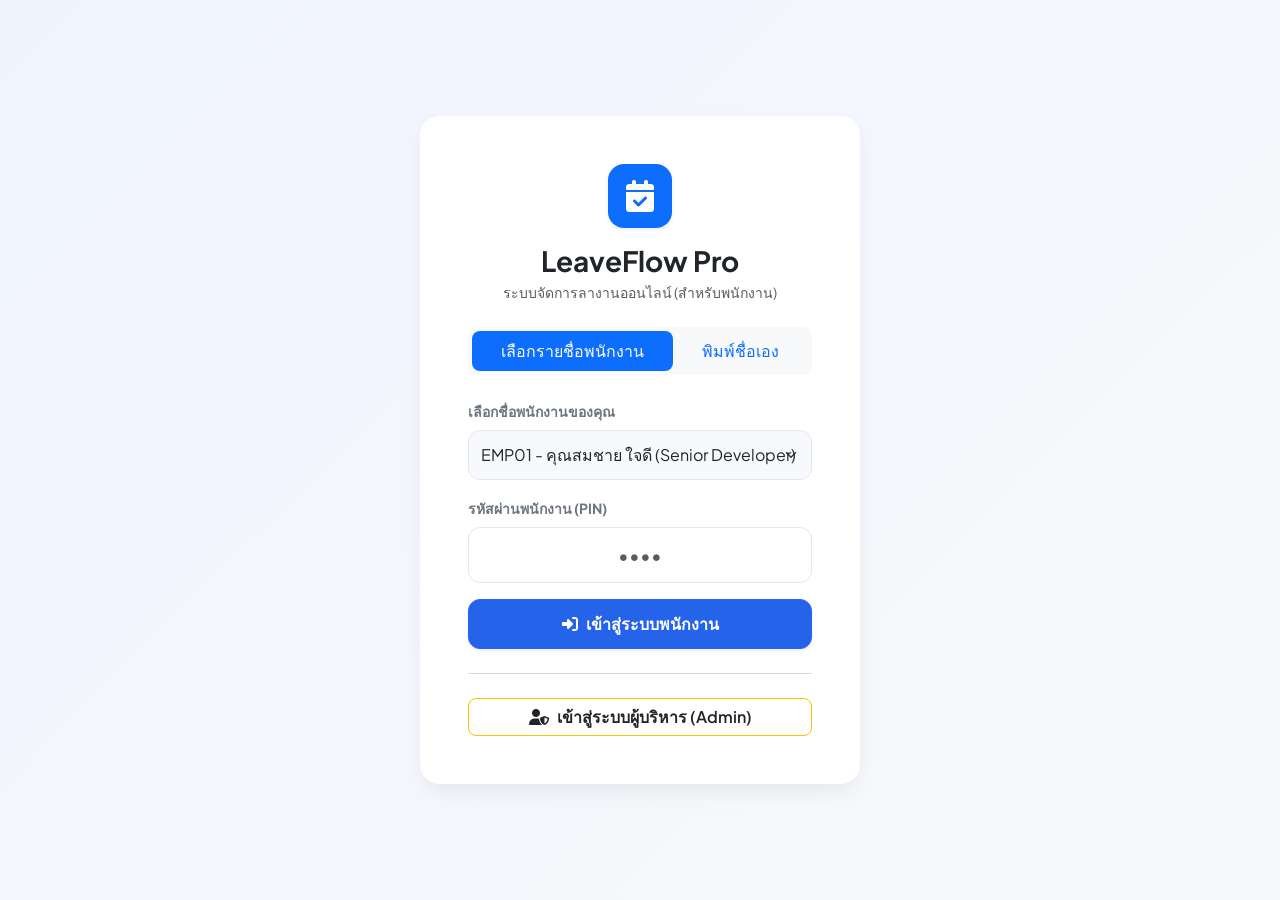
==== commit 655cfcc9: "Update index.html" ====
--- a/index.html
+++ b/index.html
@@ -3,7 +3,7 @@
 <head>
     <meta charset="UTF-8">
     <meta name="viewport" content="width=device-width, initial-scale=1.0">
-    <title>เข้าสู่ระบบ - LeaveFlow Pro</title>
+    <title>เข้าสู่ระบบพนักงาน - LeaveFlow Pro</title>
     <link href="https://fonts.googleapis.com/css2?family=Plus+Jakarta+Sans:wght@400;500;600;700&display=swap" rel="stylesheet">
     <link href="https://cdn.jsdelivr.net/npm/bootstrap@5.3.0/dist/css/bootstrap.min.css" rel="stylesheet">
     <link rel="stylesheet" href="https://cdnjs.cloudflare.com/ajax/libs/font-awesome/6.4.0/css/all.min.css">
@@ -20,53 +20,28 @@
         .login-card {
             border: none;
             border-radius: 20px;
-            box-shadow: 0 10px 25px -5px rgba(0, 0, 0, 0.08), 0 8px 10px -6px rgba(0, 0, 0, 0.05);
+            box-shadow: 0 10px 25px -5px rgba(0, 0, 0, 0.08);
             background: white;
             width: 100%;
             max-width: 440px;
-            overflow: hidden;
-        }
-        .card {
-            border: none;
-            border-radius: 16px;
-            box-shadow: 0 4px 6px -1px rgba(0, 0, 0, 0.05), 0 2px 4px -1px rgba(0, 0, 0, 0.03);
-        }
+        }
+        .card { border: none; border-radius: 16px; box-shadow: 0 4px 6px -1px rgba(0, 0, 0, 0.05); }
         .stat-card {
-            border-radius: 16px;
-            color: white;
-            padding: 24px;
-            position: relative;
-            overflow: hidden;
+            border-radius: 16px; color: white; padding: 24px; position: relative; overflow: hidden;
         }
         .stat-card.sick { background: linear-gradient(135deg, #3b82f6 0%, #1d4ed8 100%); }
         .stat-card.business { background: linear-gradient(135deg, #10b981 0%, #047857 100%); }
         .stat-card.vacation { background: linear-gradient(135deg, #f59e0b 0%, #d97706 100%); }
-        .stat-card i {
-            position: absolute;
-            right: 20px;
-            bottom: 20px;
-            font-size: 3rem;
-            opacity: 0.15;
-        }
-        .btn-primary {
-            background-color: #2563eb;
-            border-color: #2563eb;
-            border-radius: 12px;
-            padding: 12px 20px;
-            font-weight: 600;
-        }
-        .form-control, .form-select {
-            border-radius: 12px;
-            padding: 12px;
-            border: 1px solid #e2e8f0;
-        }
+        .stat-card i { position: absolute; right: 20px; bottom: 20px; font-size: 3rem; opacity: 0.15; }
+        .btn-primary { background-color: #2563eb; border-color: #2563eb; border-radius: 12px; padding: 12px; font-weight: 600; }
+        .form-control, .form-select { border-radius: 12px; padding: 12px; border: 1px solid #e2e8f0; }
         .table { vertical-align: middle; }
         .badge { padding: 8px 12px; border-radius: 8px; font-weight: 500; }
     </style>
 </head>
 <body>
 
-    <!-- ================= หน้าเข้าสู่ระบบ (Login Section) ================= -->
+    <!-- ================= หน้าล็อกอินพนักงาน ================= -->
     <div id="loginSection" class="container py-4">
         <div class="row justify-content-center">
             <div class="col-md-6">
@@ -76,40 +51,32 @@
                             <i class="fa-solid fa-calendar-check fs-2"></i>
                         </div>
                         <h3 class="fw-bold text-dark mb-1">LeaveFlow Pro</h3>
-                        <p class="text-muted small">ระบบจัดการลางานออนไลน์สำหรับองค์กร</p>
-                    </div>
-
-                    <!-- แท็บเลือกระหว่าง เลือกรายชื่อ กับ พิมพ์ชื่อเอง -->
-                    <ul class="nav nav-pills nav-fill mb-4 bg-light p-1 rounded-3" id="loginTabs" role="tablist">
-                        <li class="nav-item" role="presentation">
-                            <button class="nav-link active py-2 rounded-3 fw-medium" id="select-tab" data-bs-toggle="pill" data-bs-target="#selectContent" type="button" role="tab">เลือกรายชื่อพนักงาน</button>
-                        </li>
-                        <li class="nav-item" role="presentation">
-                            <button class="nav-link py-2 rounded-3 fw-medium" id="custom-tab" data-bs-toggle="pill" data-bs-target="#customContent" type="button" role="tab">พิมพ์ชื่อเอง</button>
-                        </li>
+                        <p class="text-muted small">ระบบจัดการลางานออนไลน์ (สำหรับพนักงาน)</p>
+                    </div>
+
+                    <ul class="nav nav-pills nav-fill mb-4 bg-light p-1 rounded-3" role="tablist">
+                        <li class="nav-item"><button class="nav-link active py-2 rounded-3 fw-medium" data-bs-toggle="pill" data-bs-target="#selectContent" type="button">เลือกรายชื่อพนักงาน</button></li>
+                        <li class="nav-item"><button class="nav-link py-2 rounded-3 fw-medium" data-bs-toggle="pill" data-bs-target="#customContent" type="button">พิมพ์ชื่อเอง</button></li>
                     </ul>
 
-                    <div class="tab-content" id="loginTabContent">
-                        <!-- โหมดเลือกรายชื่อ -->
-                        <div class="tab-pane fade show active" id="selectContent" role="tabpanel">
+                    <div class="tab-content">
+                        <!-- เลือกรายชื่อ -->
+                        <div class="tab-pane fade show active" id="selectContent">
                             <div class="mb-3">
                                 <label class="form-label small fw-bold text-secondary">เลือกชื่อพนักงานของคุณ</label>
-                                <select class="form-select bg-light" id="loginEmployeeSelect">
-                                    <!-- บรรจุรายชื่อด้วย JavaScript -->
-                                </select>
-                            </div>
-                            <!-- เพิ่มช่องกรอกรหัส PIN พนักงาน -->
+                                <select class="form-select bg-light" id="loginEmployeeSelect"></select>
+                            </div>
                             <div class="mb-3">
                                 <label class="form-label small fw-bold text-secondary">รหัสผ่านพนักงาน (PIN)</label>
                                 <input type="password" id="employeePinInput" class="form-control text-center fs-5" placeholder="••••" maxlength="4">
                             </div>
-                            <button type="button" class="btn btn-primary w-100 py-3 shadow-sm" onclick="loginAsEmployee(false)">
+                            <button type="button" class="btn btn-primary w-100 shadow-sm" onclick="loginAsEmployee(false)">
                                 <i class="fa-solid fa-right-to-bracket me-2"></i>เข้าสู่ระบบพนักงาน
                             </button>
                         </div>
 
-                        <!-- โหมดพิมพ์ชื่อเอง -->
-                        <div class="tab-pane fade" id="customContent" role="tabpanel">
+                        <!-- พิมพ์ชื่อเอง -->
+                        <div class="tab-pane fade" id="customContent">
                             <div class="mb-3">
                                 <label class="form-label small fw-bold text-secondary">ชื่อ - นามสกุล</label>
                                 <input type="text" class="form-control" id="loginCustomName" placeholder="เช่น คุณสมชาย ใจดี">
@@ -118,7 +85,7 @@
                                 <label class="form-label small fw-bold text-secondary">รหัสผ่านพนักงาน (PIN)</label>
                                 <input type="password" id="employeeCustomPinInput" class="form-control text-center fs-5" placeholder="••••" maxlength="4">
                             </div>
-                            <button type="button" class="btn btn-primary w-100 py-3 shadow-sm" onclick="loginAsEmployee(true)">
+                            <button type="button" class="btn btn-primary w-100 shadow-sm" onclick="loginAsEmployee(true)">
                                 <i class="fa-solid fa-user-pen me-2"></i>เข้าสู่ระบบด้วยชื่อนี้
                             </button>
                         </div>
@@ -126,19 +93,18 @@
 
                     <hr class="my-4 text-muted opacity-25">
 
-                    <!-- ปุ่มทางเข้าผู้บริหาร -->
+                    <!-- ลิงก์ไปหน้าแอดมิน -->
                     <div class="text-center">
-                        <button type="button" class="btn btn-outline-warning text-dark fw-semibold w-100 py-2.5 rounded-3" onclick="promptAdminPin()">
+                        <a href="admin.html" class="btn btn-outline-warning text-dark fw-semibold w-100 py-2.5 rounded-3 text-decoration-none">
                             <i class="fa-solid fa-user-shield me-2"></i>เข้าสู่ระบบผู้บริหาร (Admin)
-                        </button>
+                        </a>
                     </div>
                 </div>
             </div>
         </div>
     </div>
 
-
-    <!-- ================= แดชบอร์ดหลัก (ซ่อนไว้จนกว่าจะ Login) ================= -->
+    <!-- ================= แดชบอร์ดพนักงาน (ซ่อนอยู่จนกว่าจะ Login) ================= -->
     <div id="mainAppSection" class="d-none w-100">
         <nav class="navbar navbar-expand-lg bg-white border-bottom sticky-top py-3">
             <div class="container">
@@ -148,21 +114,12 @@
                     </div>
                     <span>LeaveFlow Pro</span>
                 </a>
-                
                 <div class="d-flex align-items-center gap-3">
                     <div class="text-end d-none d-sm-block">
-                        <div id="userNameDisplay" class="fw-bold text-dark">คุณสมชาย ใจดี</div>
-                        <div id="userRoleDisplay" class="text-muted small">Senior Developer (IT)</div>
-                    </div>
-                    
-                    <div id="userNavBadge" class="d-none">
-                        <span class="badge bg-primary px-3 py-2">พนักงาน</span>
-                    </div>
-
-                    <div id="adminNavBadge" class="d-none">
-                        <span class="badge bg-warning text-dark px-3 py-2 fw-medium"><i class="fa-solid fa-user-shield me-1"></i> ผู้บริหาร (Admin)</span>
-                    </div>
-
+                        <div id="userNameDisplay" class="fw-bold text-dark">-</div>
+                        <div id="userRoleDisplay" class="text-muted small">-</div>
+                    </div>
+                    <span class="badge bg-primary px-3 py-2">พนักงาน</span>
                     <button class="btn btn-outline-danger btn-sm px-3 ms-2" onclick="logout()" title="ออกจากระบบ">
                         <i class="fa-solid fa-arrow-right-from-bracket"></i>
                     </button>
@@ -171,206 +128,89 @@
         </nav>
 
         <div class="container py-4">
-            <div class="d-flex justify-content-between align-items-center flex-wrap mb-4 gap-3">
-                <div>
-                    <h1 class="h3 fw-bold mb-1" id="pageTitle">แดชบอร์ดพนักงาน</h1>
-                    <p class="text-muted mb-0">ระบบจัดการลางานออนไลน์</p>
-                </div>
-            </div>
-
-            <!-- ================= โหมดพนักงาน ================= -->
-            <div id="userSection">
-                <div class="row g-4 mb-4">
-                    <div class="col-md-4">
-                        <div class="stat-card sick">
-                            <span class="text-uppercase small fw-semibold opacity-75">ลาป่วยคงเหลือ</span>
-                            <h2 class="display-5 fw-bold mt-2 mb-0"><span id="lblSick">30</span> <span class="fs-5 fw-normal">วัน</span></h2>
-                            <p class="small opacity-75 mb-0 mt-1">จากโควตา 30 วัน</p>
-                            <i class="fa-solid fa-user-doctor"></i>
-                        </div>
-                    </div>
-                    <div class="col-md-4">
-                        <div class="stat-card business">
-                            <span class="text-uppercase small fw-semibold opacity-75">ลากิจคงเหลือ</span>
-                            <h2 class="display-5 fw-bold mt-2 mb-0"><span id="lblPersonal">6</span> <span class="fs-5 fw-normal">วัน</span></h2>
-                            <p class="small opacity-75 mb-0 mt-1">จากโควตา 6 วัน</p>
-                            <i class="fa-solid fa-briefcase"></i>
-                        </div>
-                    </div>
-                    <div class="col-md-4">
-                        <div class="stat-card vacation">
-                            <span class="text-uppercase small fw-semibold opacity-75">ลาพักผ่อนคงเหลือ</span>
-                            <h2 class="display-5 fw-bold mt-2 mb-0"><span id="lblVacation">10</span> <span class="fs-5 fw-normal">วัน</span></h2>
-                            <p class="small opacity-75 mb-0 mt-1">จากโควตา 10 วัน</p>
-                            <i class="fa-solid fa-umbrella-beach"></i>
-                        </div>
-                    </div>
-                </div>
-
-                <div class="row g-4">
-                    <div class="col-lg-4">
-                        <div class="card p-4 h-100">
-                            <h5 class="fw-bold mb-3"><i class="fa-solid fa-file-pen text-primary me-2"></i>ยื่นคำขอลาใหม่</h5>
-                            <form id="leaveForm" onsubmit="submitLeave(event)">
-                                <div class="mb-3">
-                                    <label class="form-label small fw-semibold">ประเภทการลา</label>
-                                    <select class="form-select" id="leaveType" required>
-                                        <option value="ลาป่วย">ลาป่วย</option>
-                                        <option value="ลากิจ">ลากิจ</option>
-                                        <option value="ลาพักผ่อน">ลาพักผ่อน</option>
-                                    </select>
-                                </div>
-                                <div class="mb-3">
-                                    <label class="form-label small fw-semibold">วันที่เริ่มต้น</label>
-                                    <input type="date" class="form-control" id="startDate" required>
-                                </div>
-                                <div class="mb-3">
-                                    <label class="form-label small fw-semibold">ถึงวันที่</label>
-                                    <input type="date" class="form-control" id="endDate" required>
-                                </div>
-                                <div class="mb-3">
-                                    <label class="form-label small fw-semibold">เหตุผลการลา</label>
-                                    <textarea class="form-control" id="leaveReason" rows="3" placeholder="ระบุเหตุผลความจำเป็น..." required></textarea>
-                                </div>
-                                <button type="submit" class="btn btn-primary w-100 py-2">
-                                    <i class="fa-solid fa-paper-plane me-2"></i>ส่งคำขอลา
-                                </button>
-                            </form>
-                        </div>
-                    </div>
-
-                    <div class="col-lg-8">
-                        <div class="card p-4 h-100">
-                            <div class="d-flex justify-content-between align-items-center mb-3">
-                                <h5 class="fw-bold mb-0"><i class="fa-solid fa-clock-rotate-left text-primary me-2"></i>ประวัติการลางานของคุณ</h5>
-                                <span class="badge bg-light text-secondary border" id="userRecordCount">0 รายการ</span>
-                            </div>
-                            <div class="table-responsive">
-                                <table class="table align-middle">
-                                    <thead class="table-light">
-                                        <tr>
-                                            <th>ประเภท</th>
-                                            <th>ช่วงวันที่</th>
-                                            <th class="text-center">จำนวนวัน</th>
-                                            <th class="text-center">สถานะ</th>
-                                            <th>ผู้อนุมัติ</th>
-                                        </tr>
-                                    </thead>
-                                    <tbody id="userHistoryTable">
-                                        <tr><td colspan="5" class="text-center text-muted py-3">ยังไม่มีประวัติการลา</td></tr>
-                                    </tbody>
-                                </table>
-                            </div>
-                        </div>
-                    </div>
-                </div>
-            </div>
-
-            <!-- ================= โหมดผู้บริหาร (Admin) ================= -->
-            <div id="adminSection" class="d-none">
-                <div class="alert alert-warning shadow-sm mb-4 d-flex align-items-center justify-content-between rounded-4 p-3 flex-wrap gap-2">
-                    <div>
-                        <i class="fa-solid fa-user-shield me-2"></i> ผู้บริหารที่เข้าสู่ระบบ: <strong class="text-dark" id="adminNameAlertDisplay">คุณพิชญ์สินี ทับพยุง</strong>
-                    </div>
-                    <button class="btn btn-danger btn-sm px-3 fw-semibold rounded-pill shadow-sm" onclick="resetSystem()">
-                        <i class="fa-solid fa-rotate-right me-1"></i> รีเซ็ตระบบใหม่ทั้งหมด
-                    </button>
-                </div>
-
-                <!-- รายการรออนุมัติ -->
-                <div class="card p-4 mb-4">
-                    <h5 class="fw-bold mb-3"><i class="fa-solid fa-list-check text-warning me-2"></i>รายการคำขอลา (รออนุมัติ)</h5>
-                    <div class="table-responsive">
-                        <table class="table align-middle">
-                            <thead class="table-light">
-                                <tr>
-                                    <th>พนักงาน</th>
-                                    <th>ประเภท</th>
-                                    <th>ช่วงวันที่</th>
-                                    <th class="text-center">วัน</th>
-                                    <th>เหตุผล</th>
-                                    <th class="text-center">จัดการ</th>
-                                </tr>
-                            </thead>
-                            <tbody id="adminApprovalTable">
-                                <tr><td colspan="6" class="text-center text-muted py-3">ไม่มีรายการรออนุมัติ</td></tr>
-                            </tbody>
-                        </table>
-                    </div>
-                </div>
-
-                <!-- ประวัติการลอย้อนหลังทั้งหมดในระบบ -->
-                <div class="card p-4 mb-4">
-                    <div class="d-flex justify-content-between align-items-center mb-3">
-                        <h5 class="fw-bold mb-0"><i class="fa-solid fa-clock-rotate-left text-secondary me-2"></i>ประวัติการลอย้อนหลังทั้งหมด (Admin Log)</h5>
-                        <span class="badge bg-light text-secondary border" id="adminHistoryCount">0 รายการ</span>
-                    </div>
-                    <div class="table-responsive">
-                        <table class="table align-middle">
-                            <thead class="table-light">
-                                <tr>
-                                    <th>พนักงาน</th>
-                                    <th>ประเภท</th>
-                                    <th>ช่วงวันที่</th>
-                                    <th class="text-center">จำนวนวัน</th>
-                                    <th class="text-center">สถานะ</th>
-                                    <th>ผู้ดำเนินการ (ผู้อนุมัติ/ผู้ปฏิเสธ)</th>
-                                </tr>
-                            </thead>
-                            <tbody id="adminHistoryTable">
-                                <tr><td colspan="6" class="text-center text-muted py-3">ยังไม่มีประวัติการลาในระบบ</td></tr>
-                            </tbody>
-                        </table>
-                    </div>
-                </div>
-
-                <!-- สรุปวันลาพนักงานทั้งหมด -->
-                <div class="card p-4 mb-4">
-                    <h5 class="fw-bold mb-3"><i class="fa-solid fa-users me-2 text-success"></i>สรุปสถานะวันลาพนักงานทั้งหมด</h5>
-                    <div class="table-responsive">
-                        <table class="table table-bordered align-middle">
-                            <thead class="table-light text-center">
-                                <tr>
-                                    <th class="text-start">รหัส / ชื่อพนักงาน</th>
-                                    <th>ตำแหน่ง / แผนก</th>
-                                    <th>ลาป่วย (คงเหลือ)</th>
-                                    <th>ลากิจ (คงเหลือ)</th>
-                                    <th>ลาพักร้อน (คงเหลือ)</th>
-                                </tr>
-                            </thead>
-                            <tbody id="allEmployeesTable"></tbody>
-                        </table>
-                    </div>
-                </div>
-            </div>
-        </div>
-    </div>
-
-    <!-- Modal PIN ผู้บริหาร -->
-    <div class="modal fade" id="pinModal" tabindex="-1" aria-hidden="true">
-        <div class="modal-dialog modal-dialog-centered modal-md">
-            <div class="modal-content border-0 shadow-lg rounded-4">
-                <div class="modal-body text-center p-4">
-                    <div class="mb-3 text-warning fs-1"><i class="fa-solid fa-shield-halved"></i></div>
-                    <h5 class="fw-bold mb-1">เลือกผู้บริหารเพื่อเข้าสู่ระบบ</h5>
-                    <p class="text-muted small mb-3">กรุณาเลือกชื่อของคุณและกรอกรหัส PIN</p>
-                    
-                    <div class="mb-3 text-start">
-                        <label class="form-label small fw-semibold text-secondary">รายชื่อผู้บริหาร</label>
-                        <select id="adminNameSelect" class="form-select bg-light">
-                            <option value="คุณพิชญ์สินี ทับพยุง">คุณพิชญ์สินี ทับพยุง</option>
-                            <option value="คุณณัฐพงศ์ พรมสงฆ์">คุณณัฐพงศ์ พรมสงฆ์</option>
-                        </select>
-                    </div>
-
-                    <div class="mb-3 text-start">
-                        <label class="form-label small fw-semibold text-secondary">รหัส PIN ผู้บริหาร</label>
-                        <input type="password" id="pinInput" class="form-control text-center fs-4" placeholder="••••" maxlength="4">
-                    </div>
-
-                    <div class="d-flex gap-2 mt-4">
-                        <button type="button" class="btn btn-light w-50" data-bs-dismiss="modal">ยกเลิก</button>
-                        <button type="button" class="btn btn-warning w-50 fw-medium text-dark" onclick="verifyPin()">ยืนยัน</button>
+            <div class="mb-4">
+                <h1 class="h3 fw-bold mb-1">แดชบอร์ดพนักงาน</h1>
+                <p class="text-muted mb-0">ระบบจัดการลางานออนไลน์</p>
+            </div>
+
+            <div class="row g-4 mb-4">
+                <div class="col-md-4">
+                    <div class="stat-card sick">
+                        <span class="text-uppercase small fw-semibold opacity-75">ลาป่วยคงเหลือ</span>
+                        <h2 class="display-5 fw-bold mt-2 mb-0"><span id="lblSick">30</span> <span class="fs-5 fw-normal">วัน</span></h2>
+                        <i class="fa-solid fa-user-doctor"></i>
+                    </div>
+                </div>
+                <div class="col-md-4">
+                    <div class="stat-card business">
+                        <span class="text-uppercase small fw-semibold opacity-75">ลากิจคงเหลือ</span>
+                        <h2 class="display-5 fw-bold mt-2 mb-0"><span id="lblPersonal">6</span> <span class="fs-5 fw-normal">วัน</span></h2>
+                        <i class="fa-solid fa-briefcase"></i>
+                    </div>
+                </div>
+                <div class="col-md-4">
+                    <div class="stat-card vacation">
+                        <span class="text-uppercase small fw-semibold opacity-75">ลาพักผ่อนคงเหลือ</span>
+                        <h2 class="display-5 fw-bold mt-2 mb-0"><span id="lblVacation">10</span> <span class="fs-5 fw-normal">วัน</span></h2>
+                        <i class="fa-solid fa-umbrella-beach"></i>
+                    </div>
+                </div>
+            </div>
+
+            <div class="row g-4">
+                <div class="col-lg-4">
+                    <div class="card p-4 h-100">
+                        <h5 class="fw-bold mb-3"><i class="fa-solid fa-file-pen text-primary me-2"></i>ยื่นคำขอลาใหม่</h5>
+                        <form id="leaveForm" onsubmit="submitLeave(event)">
+                            <div class="mb-3">
+                                <label class="form-label small fw-semibold">ประเภทการลา</label>
+                                <select class="form-select" id="leaveType" required>
+                                    <option value="ลาป่วย">ลาป่วย</option>
+                                    <option value="ลากิจ">ลากิจ</option>
+                                    <option value="ลาพักผ่อน">ลาพักผ่อน</option>
+                                </select>
+                            </div>
+                            <div class="mb-3">
+                                <label class="form-label small fw-semibold">วันที่เริ่มต้น</label>
+                                <input type="date" class="form-control" id="startDate" required>
+                            </div>
+                            <div class="mb-3">
+                                <label class="form-label small fw-semibold">ถึงวันที่</label>
+                                <input type="date" class="form-control" id="endDate" required>
+                            </div>
+                            <div class="mb-3">
+                                <label class="form-label small fw-semibold">เหตุผลการลา</label>
+                                <textarea class="form-control" id="leaveReason" rows="3" placeholder="ระบุเหตุผล..." required></textarea>
+                            </div>
+                            <button type="submit" class="btn btn-primary w-100 py-2">
+                                <i class="fa-solid fa-paper-plane me-2"></i>ส่งคำขอลา
+                            </button>
+                        </form>
+                    </div>
+                </div>
+
+                <div class="col-lg-8">
+                    <div class="card p-4 h-100">
+                        <div class="d-flex justify-content-between align-items-center mb-3">
+                            <h5 class="fw-bold mb-0"><i class="fa-solid fa-clock-rotate-left text-primary me-2"></i>ประวัติการลางานของคุณ</h5>
+                            <span class="badge bg-light text-secondary border" id="userRecordCount">0 รายการ</span>
+                        </div>
+                        <div class="table-responsive">
+                            <table class="table align-middle">
+                                <thead class="table-light">
+                                    <tr>
+                                        <th>ประเภท</th>
+                                        <th>ช่วงวันที่</th>
+                                        <th class="text-center">จำนวนวัน</th>
+                                        <th class="text-center">สถานะ</th>
+                                        <th>ผู้อนุมัติ</th>
+                                    </tr>
+                                </thead>
+                                <tbody id="userHistoryTable">
+                                    <tr><td colspan="5" class="text-center text-muted py-3">ยังไม่มีประวัติการลา</td></tr>
+                                </tbody>
+                            </table>
+                        </div>
                     </div>
                 </div>
             </div>
@@ -395,26 +235,18 @@
         let employees = JSON.parse(localStorage.getItem('employees')) || JSON.parse(JSON.stringify(defaultEmployees));
         let currentEmpIndex = parseInt(localStorage.getItem('currentEmpIndex')) || 0;
         let leaveRequests = JSON.parse(localStorage.getItem('leaveRequests')) || [];
-        let isLoggedIn = localStorage.getItem('isLoggedIn') === 'true';
-        let currentAdminName = localStorage.getItem('currentAdminName') || 'คุณพิชญ์สินี ทับพยุง';
-
-        const publicHolidays = [
-            "2026-01-01", "2026-03-03", "2026-04-06", "2026-04-13", "2026-04-14", 
-            "2026-04-15", "2026-05-01", "2026-05-04", "2026-05-31", "2026-07-28", 
-            "2026-08-12", "2026-10-13", "2026-10-23", "2026-12-05", "2026-12-10", "2026-12-31"
-        ];
+        let isEmpLoggedIn = localStorage.getItem('isEmpLoggedIn') === 'true';
+
+        const publicHolidays = ["2026-01-01", "2026-04-13", "2026-04-14", "2026-04-15", "2026-05-01", "2026-07-28", "2026-08-12", "2026-10-13", "2026-12-05"];
 
         function calculateEffectiveDays(startStr, endStr) {
             let start = new Date(startStr);
             let end = new Date(endStr);
-            let count = 0;
-            let cur = new Date(start);
+            let count = 0, cur = new Date(start);
             while (cur <= end) {
                 let dayOfWeek = cur.getDay(); 
                 let dateStr = cur.toISOString().split('T')[0];
-                if (dayOfWeek !== 0 && !publicHolidays.includes(dateStr)) {
-                    count++;
-                }
+                if (dayOfWeek !== 0 && !publicHolidays.includes(dateStr)) count++;
                 cur.setDate(cur.getDate() + 1);
             }
             return count > 0 ? count : 1;
@@ -422,7 +254,7 @@
 
         document.addEventListener('DOMContentLoaded', () => {
             initLoginDropdown();
-            if (isLoggedIn) {
+            if (isEmpLoggedIn) {
                 showMainApp();
             } else {
                 showLoginScreen();
@@ -438,79 +270,41 @@
         }
 
         function loginAsEmployee(isCustom) {
+            let pin = "";
             if (isCustom) {
                 const name = document.getElementById('loginCustomName').value.trim();
-                const pin = document.getElementById('employeeCustomPinInput').value.trim();
-
-                if (!name) {
-                    alert('กรุณากรอกชื่อ-นามสกุลของคุณ');
-                    return;
-                }
-                if (!pin) {
-                    alert('กรุณากรอกรหัสผ่าน (PIN)');
-                    return;
-                }
+                pin = document.getElementById('employeeCustomPinInput').value.trim();
+                if (!name || !pin) { alert('กรุณากรอกชื่อและรหัส PIN ให้ครบถ้วน'); return; }
 
                 let existingIdx = employees.findIndex(e => e.name === name);
                 if (existingIdx !== -1) {
-                    if (employees[existingIdx].pin && employees[existingIdx].pin !== pin) {
-                        alert('รหัส PIN ของพนักงานไม่ถูกต้อง (รหัสเริ่มต้นคือ 1234)');
-                        return;
-                    }
+                    if (employees[existingIdx].pin && employees[existingIdx].pin !== pin) { alert('รหัส PIN ไม่ถูกต้อง'); return; }
                     currentEmpIndex = existingIdx;
                 } else {
-                    // หากพิมพ์ชื่อใหม่ ระบบจะสร้างบัญชีพร้อมกำหนด PIN ที่กรอก
-                    const newEmp = {
-                        id: "EMP" + String(employees.length + 1).padStart(2, '0'),
-                        name: name,
-                        position: 'พนักงานทั่วไป',
-                        dept: 'ทั่วไป',
-                        pin: pin,
-                        sickRemain: 30,
-                        personalRemain: 6,
-                        vacationRemain: 10
-                    };
-                    employees.push(newEmp);
+                    employees.push({ id: "EMP" + String(employees.length + 1).padStart(2, '0'), name: name, position: 'พนักงานทั่วไป', dept: 'ทั่วไป', pin: pin, sickRemain: 30, personalRemain: 6, vacationRemain: 10 });
                     currentEmpIndex = employees.length - 1;
                     saveStorage();
                 }
             } else {
                 const select = document.getElementById('loginEmployeeSelect');
-                const pin = document.getElementById('employeePinInput').value.trim();
+                pin = document.getElementById('employeePinInput').value.trim();
                 let selectedIdx = parseInt(select.value);
-
-                if (!pin) {
-                    alert('กรุณากรอกรหัสผ่าน (PIN)');
-                    return;
-                }
+                if (!pin) { alert('กรุณากรอกรหัส PIN'); return; }
 
                 let emp = employees[selectedIdx];
-                // ตรวจสอบ PIN (ถ้าในข้อมูลยังไม่มี pin กำหนดค่าเริ่มต้นเป็น 1234)
-                let empPin = emp.pin || "1234";
-                if (pin !== empPin) {
-                    alert('รหัส PIN ไม่ถูกต้อง (รหัสเริ่มต้นคือ 1234)');
-                    return;
-                }
-
+                if (pin !== (emp.pin || "1234")) { alert('รหัส PIN ไม่ถูกต้อง (รหัสเริ่มต้นคือ 1234)'); return; }
                 currentEmpIndex = selectedIdx;
             }
 
-            isLoggedIn = true;
-            localStorage.setItem('isAdminMode', 'false');
-            localStorage.setItem('isLoggedIn', 'true');
+            isEmpLoggedIn = true;
+            localStorage.setItem('isEmpLoggedIn', 'true');
             localStorage.setItem('currentEmpIndex', currentEmpIndex);
-            
-            // เคลียร์ค่าช่อง PIN
-            document.getElementById('employeePinInput').value = '';
-            document.getElementById('employeeCustomPinInput').value = '';
-
             showMainApp();
         }
 
         function logout() {
-            isLoggedIn = false;
-            localStorage.setItem('isLoggedIn', 'false');
-            localStorage.setItem('isAdminMode', 'false');
+            isEmpLoggedIn = false;
+            localStorage.setItem('isEmpLoggedIn', 'false');
             showLoginScreen();
         }
 
@@ -525,9 +319,7 @@
             document.getElementById('loginSection').classList.add('d-none');
             document.getElementById('mainAppSection').classList.remove('d-none');
             document.body.style.background = "#f8f9fa";
-            
-            let isAdmin = localStorage.getItem('isAdminMode') === 'true';
-            switchRole(isAdmin ? 'admin' : 'user');
+            updateUI();
         }
 
         function updateUI() {
@@ -535,11 +327,9 @@
             if (!emp) return;
             document.getElementById('userNameDisplay').innerText = emp.name;
             document.getElementById('userRoleDisplay').innerText = `${emp.position} (${emp.dept})`;
-            
             document.getElementById('lblSick').innerText = emp.sickRemain;
             document.getElementById('lblPersonal').innerText = emp.personalRemain;
             document.getElementById('lblVacation').innerText = emp.vacationRemain;
-
             renderUserHistory();
         }
 
@@ -550,38 +340,19 @@
             const endDate = document.getElementById('endDate').value;
             const reason = document.getElementById('leaveReason').value;
 
-            if (new Date(endDate) < new Date(startDate)) {
-                alert('วันที่สิ้นสุดต้องไม่น้อยกว่าวันที่เริ่มต้น');
-                return;
-            }
+            if (new Date(endDate) < new Date(startDate)) { alert('วันที่สิ้นสุดต้องไม่น้อยกว่าวันที่เริ่มต้น'); return; }
 
             const days = calculateEffectiveDays(startDate, endDate);
             let emp = employees[currentEmpIndex];
             let remainKey = type === 'ลาป่วย' ? 'sickRemain' : (type === 'ลากิจ' ? 'personalRemain' : 'vacationRemain');
 
-            if (emp[remainKey] < days) {
-                alert(`วันลาไม่พอ! (ต้องการ ${days} วัน แต่คุณเหลือ ${emp[remainKey]} วัน เนื่องจากระบบหักวันอาทิตย์และวันหยุดให้แล้ว)`);
-                return;
-            }
-
-            const newReq = {
-                id: Date.now(),
-                empIndex: currentEmpIndex,
-                empName: emp.name,
-                type: type,
-                startDate: startDate,
-                endDate: endDate,
-                days: days,
-                reason: reason,
-                status: 'รออนุมัติ',
-                approver: '-'
-            };
-
-            leaveRequests.unshift(newReq);
+            if (emp[remainKey] < days) { alert(`วันลาไม่พอ! (ต้องการ ${days} วัน แต่คุณเหลือ ${emp[remainKey]} วัน)`); return; }
+
+            leaveRequests.unshift({ id: Date.now(), empIndex: currentEmpIndex, empName: emp.name, type, startDate, endDate, days, reason, status: 'รออนุมัติ', approver: '-' });
             saveStorage();
             document.getElementById('leaveForm').reset();
             updateUI();
-            alert(`ยื่นใบลาสำเร็จ! (ระบบคำนวณวันลาหักวันหยุดให้ ${days} วัน)`);
+            alert(`ยื่นใบลาสำเร็จ (${days} วัน)`);
         }
 
         function renderUserHistory() {
@@ -589,175 +360,13 @@
             const myReqs = leaveRequests.filter(r => r.empIndex === currentEmpIndex);
             document.getElementById('userRecordCount').innerText = `${myReqs.length} รายการ`;
 
-            if (myReqs.length === 0) {
-                tbody.innerHTML = `<tr><td colspan="5" class="text-center text-muted py-3">ยังไม่มีประวัติการลา</td></tr>`;
-                return;
-            }
+            if (myReqs.length === 0) { tbody.innerHTML = `<tr><td colspan="5" class="text-center text-muted py-3">ยังไม่มีประวัติการลา</td></tr>`; return; }
 
             tbody.innerHTML = '';
             myReqs.forEach(req => {
                 let badge = req.status === 'อนุมัติ' ? 'bg-success bg-opacity-10 text-success' : (req.status === 'ไม่อนุมัติ' ? 'bg-danger bg-opacity-10 text-danger' : 'bg-warning bg-opacity-10 text-warning');
-                tbody.innerHTML += `
-                    <tr>
-                        <td><span class="fw-medium">${req.type}</span></td>
-                        <td>${req.startDate} ถึง ${req.endDate}</td>
-                        <td class="text-center fw-bold">${req.days} วัน</td>
-                        <td class="text-center"><span class="badge ${badge}">${req.status}</span></td>
-                        <td><small class="text-muted">${req.approver}</small></td>
-                    </tr>
-                `;
+                tbody.innerHTML += `<tr><td><span class="fw-medium">${req.type}</span></td><td>${req.startDate} ถึง ${req.endDate}</td><td class="text-center fw-bold">${req.days} วัน</td><td class="text-center"><span class="badge ${badge}">${req.status}</span></td><td><small class="text-muted">${req.approver}</small></td></tr>`;
             });
-        }
-
-        function promptAdminPin() {
-            const pinModalEl = document.getElementById('pinModal');
-            const pinModal = new bootstrap.Modal(pinModalEl);
-            document.getElementById('pinInput').value = '';
-            pinModal.show();
-        }
-
-        function verifyPin() {
-            const pin = document.getElementById('pinInput').value;
-            const selectedAdmin = document.getElementById('adminNameSelect').value;
-
-            if (pin === '1234') {
-                currentAdminName = selectedAdmin;
-                localStorage.setItem('currentAdminName', currentAdminName);
-
-                const pinModalEl = document.getElementById('pinModal');
-                const modalInstance = bootstrap.Modal.getInstance(pinModalEl);
-                if (modalInstance) {
-                    modalInstance.hide();
-                }
-                document.querySelectorAll('.modal-backdrop').forEach(el => el.remove());
-                document.body.classList.remove('modal-open');
-                document.body.style.overflow = '';
-                document.body.style.paddingRight = '';
-
-                localStorage.setItem('isAdminMode', 'true');
-                document.getElementById('loginSection').classList.add('d-none');
-                document.getElementById('mainAppSection').classList.remove('d-none');
-                document.body.style.background = "#f8f9fa";
-
-                switchRole('admin');
-            } else {
-                alert('รหัส PIN ไม่ถูกต้อง (รหัสคือ 1234)');
-            }
-        }
-
-        function switchRole(role) {
-            const userSec = document.getElementById('userSection');
-            const adminSec = document.getElementById('adminSection');
-            const userNavBadge = document.getElementById('userNavBadge');
-            const adminNavBadge = document.getElementById('adminNavBadge');
-            const pageTitle = document.getElementById('pageTitle');
-
-            if (role === 'admin') {
-                userSec.classList.add('d-none');
-                adminSec.classList.remove('d-none');
-                userNavBadge.classList.add('d-none');
-                adminNavBadge.classList.remove('d-none');
-                pageTitle.innerText = "แดชบอร์ดผู้บริหาร (Admin)";
-                document.getElementById('userNameDisplay').innerText = currentAdminName;
-                document.getElementById('userRoleDisplay').innerText = "System Administrator";
-                renderAdminData();
-            } else {
-                userSec.classList.remove('d-none');
-                adminSec.classList.add('d-none');
-                userNavBadge.classList.remove('d-none');
-                adminNavBadge.classList.add('d-none');
-                pageTitle.innerText = "แดชบอร์ดพนักงาน";
-                updateUI();
-            }
-        }
-
-        function renderAdminData() {
-            document.getElementById('adminNameAlertDisplay').innerText = currentAdminName;
-            
-            const approvalTbody = document.getElementById('adminApprovalTable');
-            const pendingReqs = leaveRequests.filter(r => r.status === 'รออนุมัติ');
-
-            if (pendingReqs.length === 0) {
-                approvalTbody.innerHTML = `<tr><td colspan="6" class="text-center text-muted py-3">ไม่มีรายการรออนุมัติ</td></tr>`;
-            } else {
-                approvalTbody.innerHTML = '';
-                pendingReqs.forEach(req => {
-                    approvalTbody.innerHTML += `
-                        <tr>
-                            <td><span class="fw-semibold">${req.empName}</span></td>
-                            <td>${req.type}</td>
-                            <td>${req.startDate} ถึง ${req.endDate}</td>
-                            <td class="text-center fw-bold">${req.days} วัน</td>
-                            <td>${req.reason}</td>
-                            <td class="text-center">
-                                <button class="btn btn-success btn-sm px-2 py-1 me-1" onclick="handleLeave(${req.id}, 'อนุมัติ')"><i class="fa-solid fa-check"></i></button>
-                                <button class="btn btn-danger btn-sm px-2 py-1" onclick="handleLeave(${req.id}, 'ไม่อนุมัติ')"><i class="fa-solid fa-xmark"></i></button>
-                            </td>
-                        </tr>
-                    `;
-                });
-            }
-
-            const historyTbody = document.getElementById('adminHistoryTable');
-            document.getElementById('adminHistoryCount').innerText = `${leaveRequests.length} รายการ`;
-
-            if (leaveRequests.length === 0) {
-                historyTbody.innerHTML = `<tr><td colspan="6" class="text-center text-muted py-3">ยังไม่มีประวัติการลาในระบบ</td></tr>`;
-            } else {
-                historyTbody.innerHTML = '';
-                leaveRequests.forEach(req => {
-                    let badge = req.status === 'อนุมัติ' ? 'bg-success bg-opacity-10 text-success' : (req.status === 'ไม่อนุมัติ' ? 'bg-danger bg-opacity-10 text-danger' : 'bg-warning bg-opacity-10 text-warning');
-                    historyTbody.innerHTML += `
-                        <tr>
-                            <td><span class="fw-semibold">${req.empName}</span></td>
-                            <td>${req.type}</td>
-                            <td>${req.startDate} ถึง ${req.endDate}</td>
-                            <td class="text-center fw-bold">${req.days} วัน</td>
-                            <td class="text-center"><span class="badge ${badge}">${req.status}</span></td>
-                            <td><small class="text-muted">${req.approver}</small></td>
-                        </tr>
-                    `;
-                });
-            }
-
-            const allEmpTbody = document.getElementById('allEmployeesTable');
-            allEmpTbody.innerHTML = '';
-            employees.forEach(emp => {
-                allEmpTbody.innerHTML += `
-                    <tr>
-                        <td><strong>${emp.id}</strong> - ${emp.name}</td>
-                        <td>${emp.position} (${emp.dept})</td>
-                        <td class="text-center">${emp.sickRemain} วัน</td>
-                        <td class="text-center">${emp.personalRemain} วัน</td>
-                        <td class="text-center">${emp.vacationRemain} วัน</td>
-                    </tr>
-                `;
-            });
-        }
-
-        function handleLeave(id, action) {
-            let req = leaveRequests.find(r => r.id === id);
-            if (!req) return;
-
-            req.status = action;
-            req.approver = `${currentAdminName} (${action === 'อนุมัติ' ? 'อนุมัติแล้ว' : 'ปฏิเสธแล้ว'})`;
-
-            if (action === 'อนุมัติ') {
-                let emp = employees[req.empIndex];
-                let remainKey = req.type === 'ลาป่วย' ? 'sickRemain' : (req.type === 'ลากิจ' ? 'personalRemain' : 'vacationRemain');
-                emp[remainKey] = Math.max(0, emp[remainKey] - req.days);
-            }
-
-            saveStorage();
-            renderAdminData();
-            alert(`ดำเนินการ ${action} คำขอเรียบร้อยแล้ว`);
-        }
-
-        function resetSystem() {
-            if (confirm('คุณต้องการรีเซ็ตข้อมูลการลาและสถานะทั้งหมดกลับเป็นค่าเริ่มต้นหรือไม่?')) {
-                localStorage.clear();
-                location.reload();
-            }
         }
 
         function saveStorage() {
